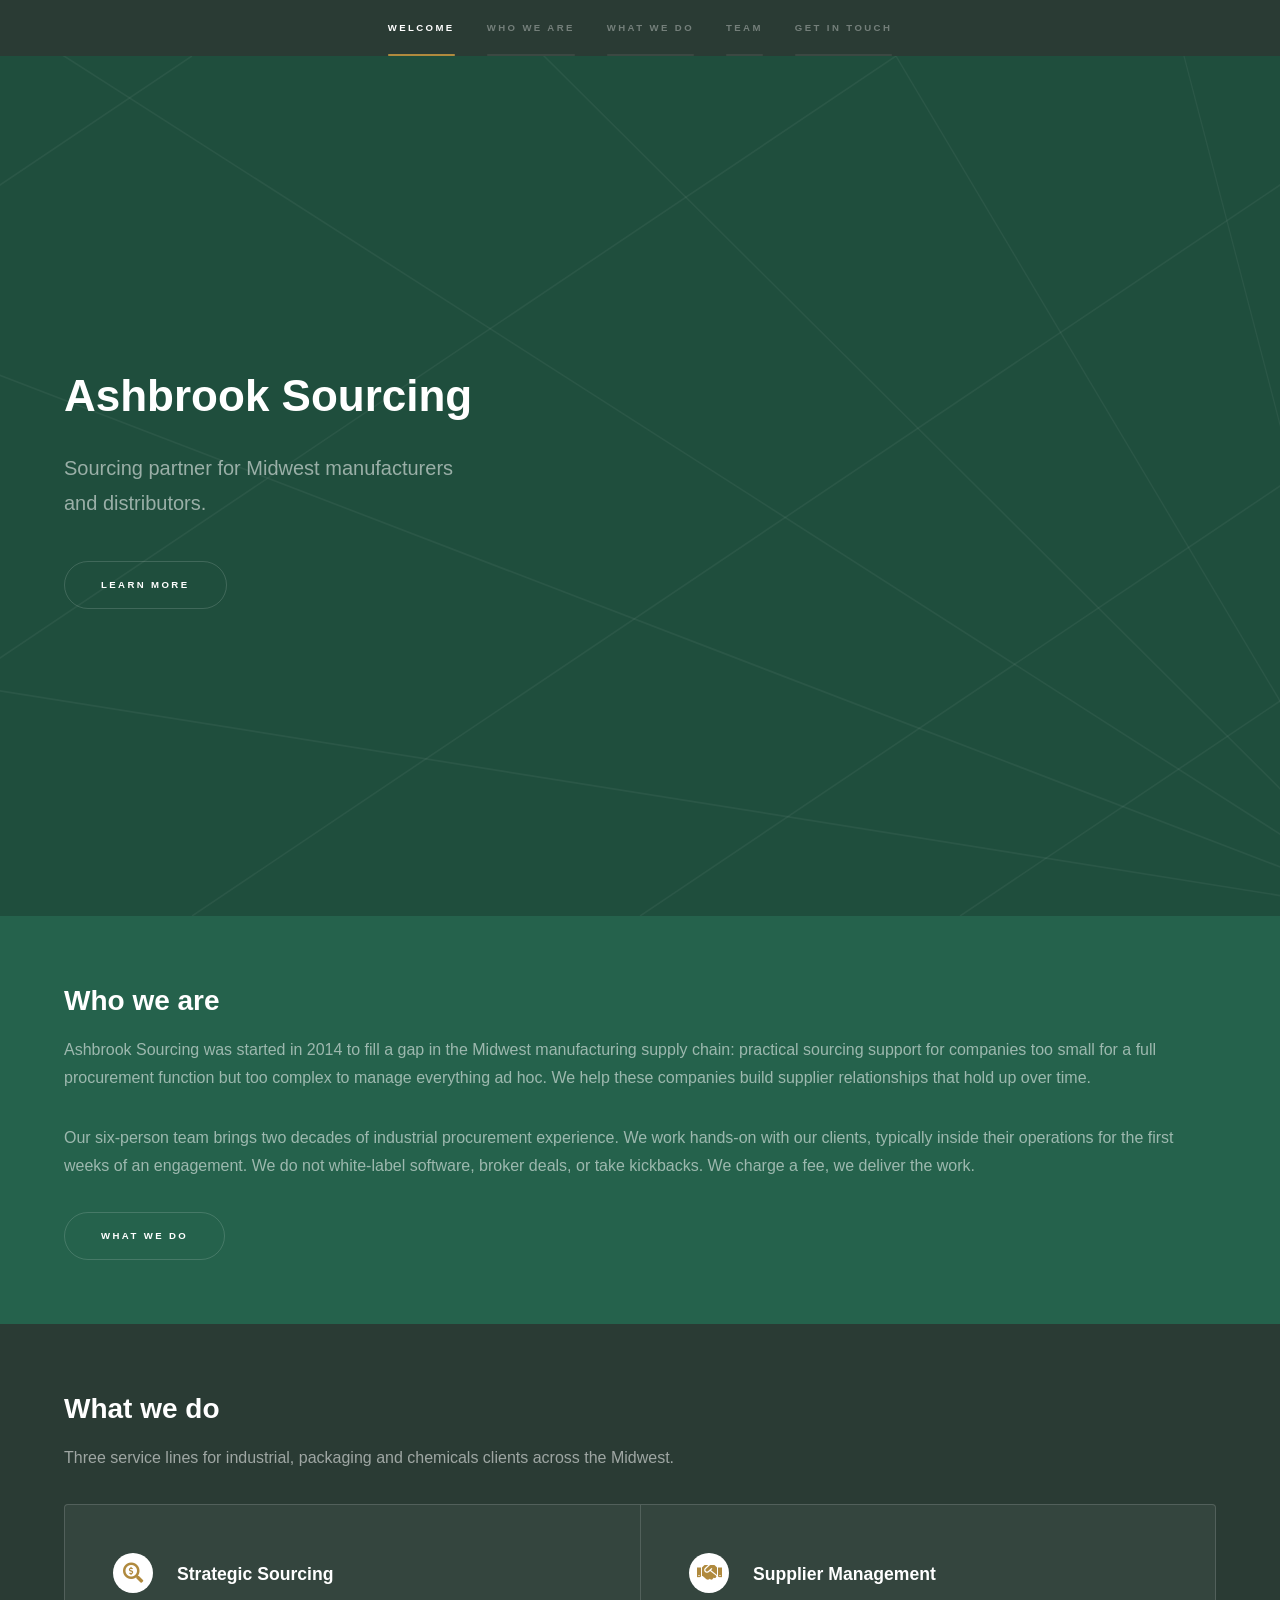
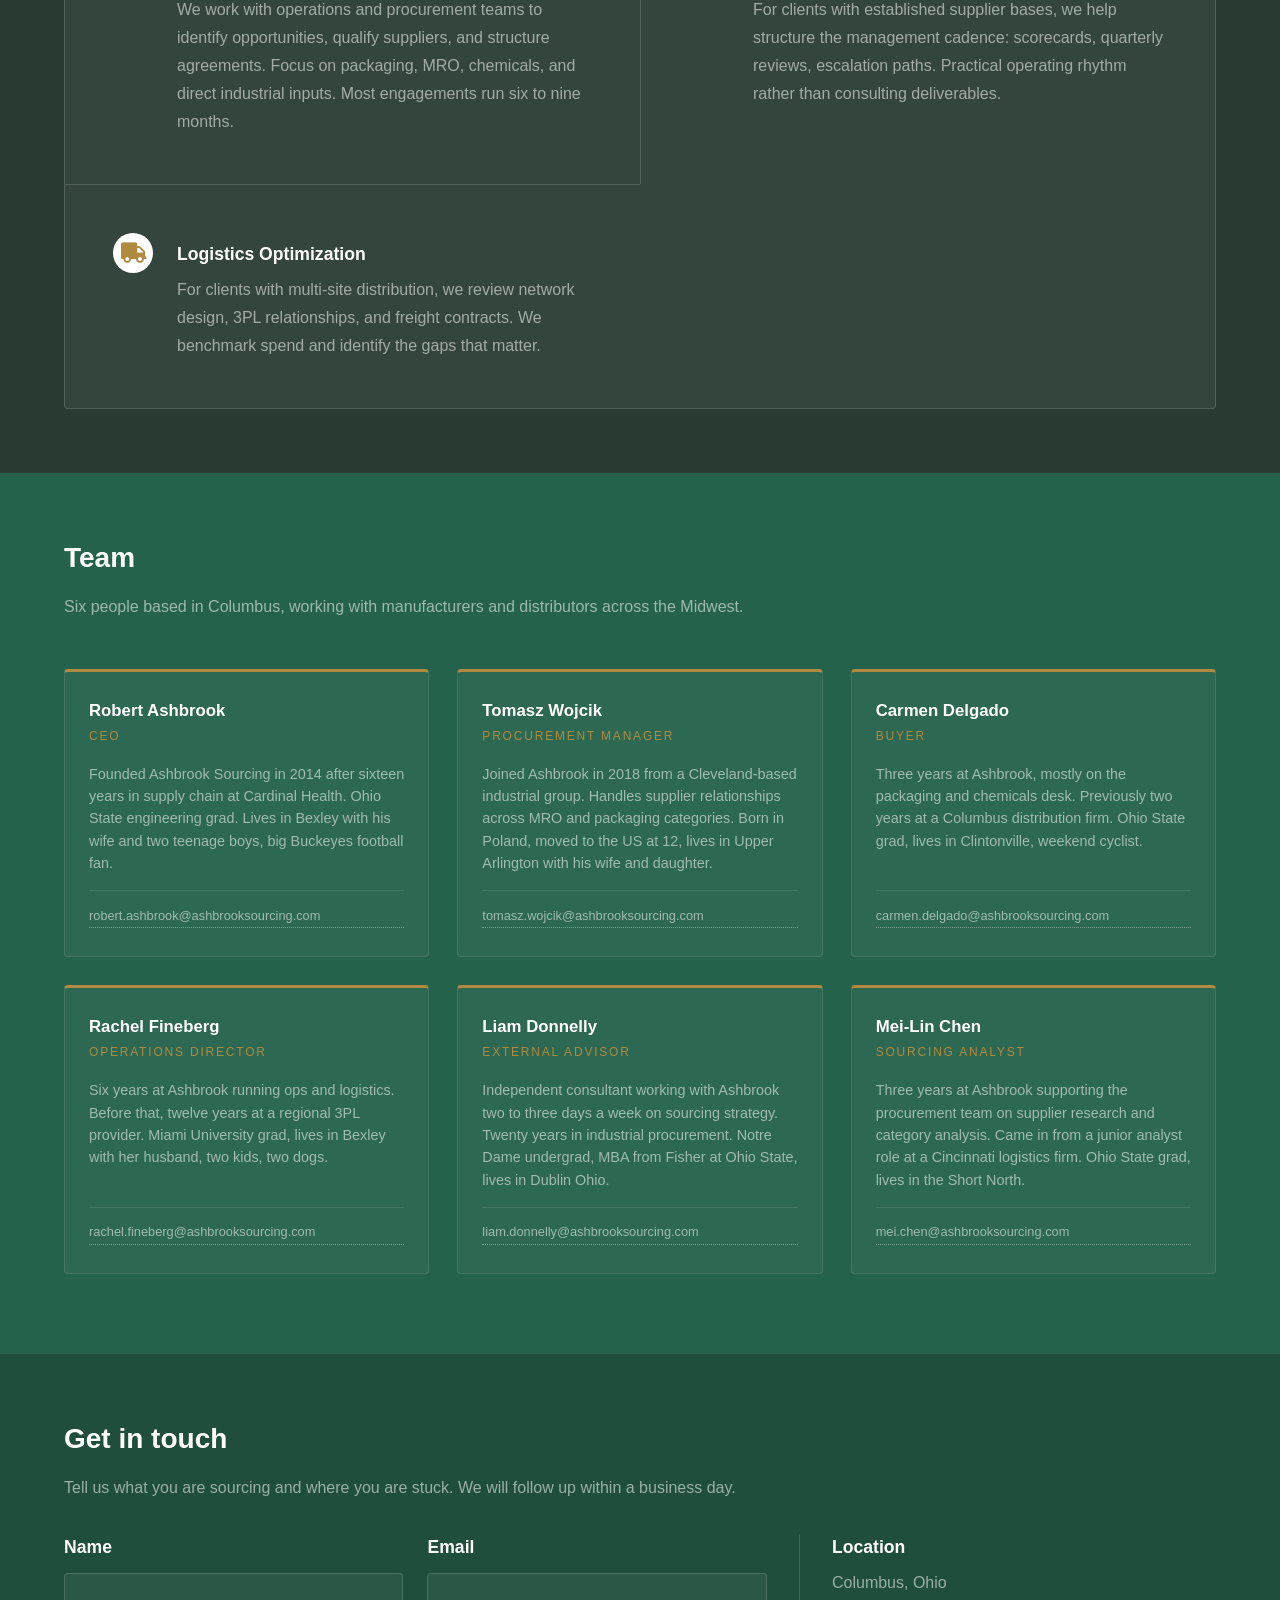
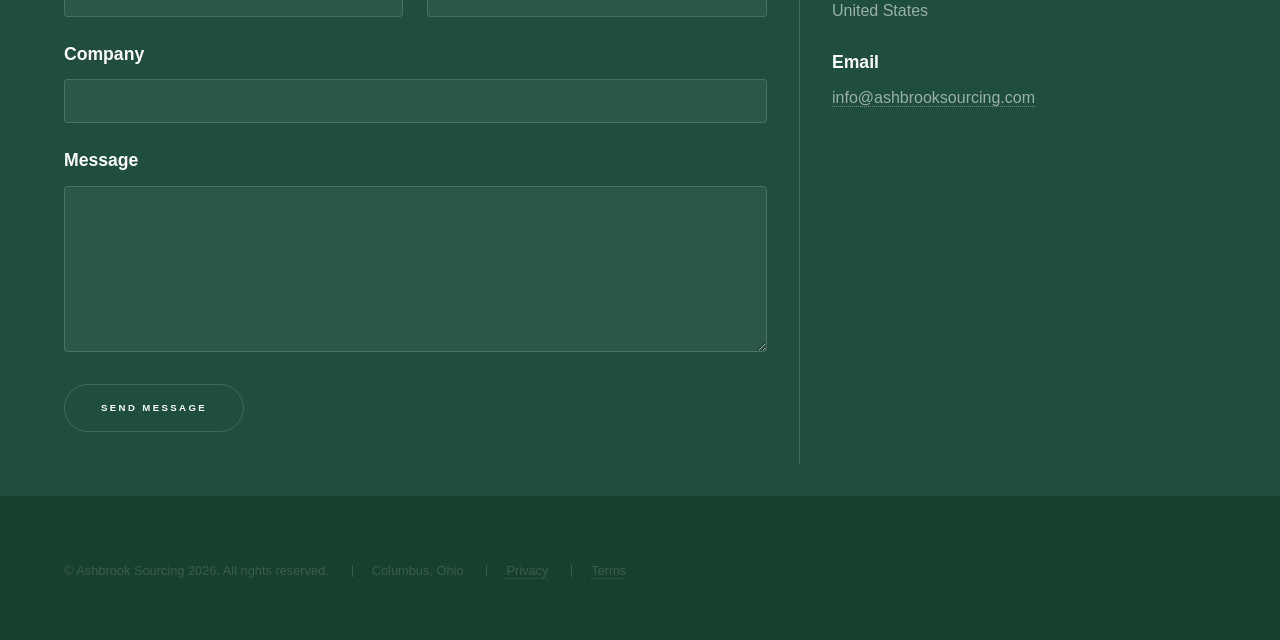
==== index.html @ f7ac0feb "Build Ashbrook Sourcing site Customise the Hyperspace one-pager into the Ashbrook Sourcing brand: fo" ====
<!DOCTYPE HTML>
<html lang="en">
	<head>
		<title>Ashbrook Sourcing | Sourcing partner for Midwest manufacturers and distributors</title>
		<meta charset="utf-8" />
		<meta name="viewport" content="width=device-width, initial-scale=1, user-scalable=no" />
		<meta name="description" content="Columbus, Ohio B2B sourcing and supply chain firm working with Midwest manufacturers and distributors in industrial, packaging and chemicals." />
		<meta property="og:title" content="Ashbrook Sourcing" />
		<meta property="og:description" content="Sourcing partner for Midwest manufacturers and distributors." />
		<meta property="og:url" content="https://ashbrooksourcing.com" />
		<meta property="og:type" content="website" />
		<meta property="og:image" content="https://ashbrooksourcing.com/og-image.png" />
		<meta property="og:image:width" content="1200" />
		<meta property="og:image:height" content="630" />
		<meta property="og:image:alt" content="Ashbrook Sourcing — B2B sourcing for Midwest manufacturers" />
		<link rel="icon" href="favicon.svg" type="image/svg+xml" />
		<link rel="stylesheet" href="assets/css/main.css" />
		<noscript><link rel="stylesheet" href="assets/css/noscript.css" /></noscript>
	</head>
	<body class="is-preload">

		<!-- Sidebar -->
			<section id="sidebar">
				<div class="inner">
					<nav>
						<ul>
							<li><a href="#intro">Welcome</a></li>
							<li><a href="#one">Who we are</a></li>
							<li><a href="#two">What we do</a></li>
							<li><a href="#team">Team</a></li>
							<li><a href="#three">Get in touch</a></li>
						</ul>
					</nav>
				</div>
			</section>

		<!-- Wrapper -->
			<div id="wrapper">

				<!-- Intro -->
					<section id="intro" class="wrapper style1 fullscreen fade-up">
						<div class="inner">
							<h1>Ashbrook Sourcing</h1>
							<p>Sourcing partner for Midwest manufacturers<br />
							and distributors.</p>
							<ul class="actions">
								<li><a href="#one" class="button scrolly">Learn more</a></li>
							</ul>
						</div>
					</section>

				<!-- One -->
					<section id="one" class="wrapper style2 fade-up">
						<div class="inner">
							<h2>Who we are</h2>
							<p>Ashbrook Sourcing was started in 2014 to fill a gap in the Midwest manufacturing supply chain: practical sourcing support for companies too small for a full procurement function but too complex to manage everything ad hoc. We help these companies build supplier relationships that hold up over time.</p>
							<p>Our six-person team brings two decades of industrial procurement experience. We work hands-on with our clients, typically inside their operations for the first weeks of an engagement. We do not white-label software, broker deals, or take kickbacks. We charge a fee, we deliver the work.</p>
							<ul class="actions">
								<li><a href="#two" class="button">What we do</a></li>
							</ul>
						</div>
					</section>

				<!-- Two -->
					<section id="two" class="wrapper style3 fade-up">
						<div class="inner">
							<h2>What we do</h2>
							<p>Three service lines for industrial, packaging and chemicals clients across the Midwest.</p>
							<div class="features">
								<section>
									<span class="icon solid major fa-search-dollar"></span>
									<h3>Strategic Sourcing</h3>
									<p>We work with operations and procurement teams to identify opportunities, qualify suppliers, and structure agreements. Focus on packaging, MRO, chemicals, and direct industrial inputs. Most engagements run six to nine months.</p>
								</section>
								<section>
									<span class="icon solid major fa-handshake"></span>
									<h3>Supplier Management</h3>
									<p>For clients with established supplier bases, we help structure the management cadence: scorecards, quarterly reviews, escalation paths. Practical operating rhythm rather than consulting deliverables.</p>
								</section>
								<section>
									<span class="icon solid major fa-truck"></span>
									<h3>Logistics Optimization</h3>
									<p>For clients with multi-site distribution, we review network design, 3PL relationships, and freight contracts. We benchmark spend and identify the gaps that matter.</p>
								</section>
							</div>
						</div>
					</section>

				<!-- Team -->
					<section id="team" class="wrapper style2 fade-up">
						<div class="inner">
							<h2>Team</h2>
							<p>Six people based in Columbus, working with manufacturers and distributors across the Midwest.</p>
							<div id="team-grid">
								<div class="member">
									<h3>Robert Ashbrook</h3>
									<span class="role">CEO</span>
									<p class="bio">Founded Ashbrook Sourcing in 2014 after sixteen years in supply chain at Cardinal Health. Ohio State engineering grad. Lives in Bexley with his wife and two teenage boys, big Buckeyes football fan.</p>
									<a class="email" href="mailto:robert.ashbrook@ashbrooksourcing.com">robert.ashbrook@ashbrooksourcing.com</a>
								</div>
								<div class="member">
									<h3>Tomasz Wojcik</h3>
									<span class="role">Procurement Manager</span>
									<p class="bio">Joined Ashbrook in 2018 from a Cleveland-based industrial group. Handles supplier relationships across MRO and packaging categories. Born in Poland, moved to the US at 12, lives in Upper Arlington with his wife and daughter.</p>
									<a class="email" href="mailto:tomasz.wojcik@ashbrooksourcing.com">tomasz.wojcik@ashbrooksourcing.com</a>
								</div>
								<div class="member">
									<h3>Carmen Delgado</h3>
									<span class="role">Buyer</span>
									<p class="bio">Three years at Ashbrook, mostly on the packaging and chemicals desk. Previously two years at a Columbus distribution firm. Ohio State grad, lives in Clintonville, weekend cyclist.</p>
									<a class="email" href="mailto:carmen.delgado@ashbrooksourcing.com">carmen.delgado@ashbrooksourcing.com</a>
								</div>
								<div class="member">
									<h3>Rachel Fineberg</h3>
									<span class="role">Operations Director</span>
									<p class="bio">Six years at Ashbrook running ops and logistics. Before that, twelve years at a regional 3PL provider. Miami University grad, lives in Bexley with her husband, two kids, two dogs.</p>
									<a class="email" href="mailto:rachel.fineberg@ashbrooksourcing.com">rachel.fineberg@ashbrooksourcing.com</a>
								</div>
								<div class="member">
									<h3>Liam Donnelly</h3>
									<span class="role">External Advisor</span>
									<p class="bio">Independent consultant working with Ashbrook two to three days a week on sourcing strategy. Twenty years in industrial procurement. Notre Dame undergrad, MBA from Fisher at Ohio State, lives in Dublin Ohio.</p>
									<a class="email" href="mailto:liam.donnelly@ashbrooksourcing.com">liam.donnelly@ashbrooksourcing.com</a>
								</div>
								<div class="member">
									<h3>Mei-Lin Chen</h3>
									<span class="role">Sourcing Analyst</span>
									<p class="bio">Three years at Ashbrook supporting the procurement team on supplier research and category analysis. Came in from a junior analyst role at a Cincinnati logistics firm. Ohio State grad, lives in the Short North.</p>
									<a class="email" href="mailto:mei.chen@ashbrooksourcing.com">mei.chen@ashbrooksourcing.com</a>
								</div>
							</div>
						</div>
					</section>

				<!-- Three -->
					<section id="three" class="wrapper style1 fade-up">
						<div class="inner">
							<h2>Get in touch</h2>
							<p>Tell us what you are sourcing and where you are stuck. We will follow up within a business day.</p>
							<div class="split style1">
								<section>
									<form method="post" action="#" onsubmit="alert('To get in touch with Ashbrook Sourcing, please email info@ashbrooksourcing.com. Replies typically come within one business day.'); return false;">
										<div class="fields">
											<div class="field half">
												<label for="name">Name</label>
												<input type="text" name="name" id="name" />
											</div>
											<div class="field half">
												<label for="email">Email</label>
												<input type="email" name="email" id="email" />
											</div>
											<div class="field">
												<label for="company">Company</label>
												<input type="text" name="company" id="company" />
											</div>
											<div class="field">
												<label for="message">Message</label>
												<textarea name="message" id="message" rows="5"></textarea>
											</div>
										</div>
										<ul class="actions">
											<li><input type="submit" value="Send message" class="button submit" /></li>
										</ul>
									</form>
								</section>
								<section>
									<ul class="contact">
										<li>
											<h3>Location</h3>
											<span>Columbus, Ohio<br />
											United States</span>
										</li>
										<li>
											<h3>Email</h3>
											<a href="mailto:info@ashbrooksourcing.com">info@ashbrooksourcing.com</a>
										</li>
									</ul>
								</section>
							</div>
						</div>
					</section>

			</div>

		<!-- Footer -->
			<footer id="footer" class="wrapper style1-alt">
				<div class="inner">
					<ul class="menu">
						<li>&copy; Ashbrook Sourcing 2026. All rights reserved.</li>
						<li>Columbus, Ohio</li>
						<li><a href="privacy.html">Privacy</a></li>
						<li><a href="terms.html">Terms</a></li>
					</ul>
				</div>
			</footer>

		<!-- Scripts -->
			<script src="assets/js/jquery.min.js"></script>
			<script src="assets/js/jquery.scrollex.min.js"></script>
			<script src="assets/js/jquery.scrolly.min.js"></script>
			<script src="assets/js/browser.min.js"></script>
			<script src="assets/js/breakpoints.min.js"></script>
			<script src="assets/js/util.js"></script>
			<script src="assets/js/main.js"></script>

	</body>
</html>
---- assets/css/main.css ----
@import url(fontawesome-all.min.css);

/*
	Ashbrook Sourcing
	Site styles
*/

html, body, div, span, applet, object,
iframe, h1, h2, h3, h4, h5, h6, p, blockquote,
pre, a, abbr, acronym, address, big, cite,
code, del, dfn, em, img, ins, kbd, q, s, samp,
small, strike, strong, sub, sup, tt, var, b,
u, i, center, dl, dt, dd, ol, ul, li, fieldset,
form, label, legend, table, caption, tbody,
tfoot, thead, tr, th, td, article, aside,
canvas, details, embed, figure, figcaption,
footer, header, hgroup, menu, nav, output, ruby,
section, summary, time, mark, audio, video {
	margin: 0;
	padding: 0;
	border: 0;
	font-size: 100%;
	font: inherit;
	vertical-align: baseline;}

article, aside, details, figcaption, figure,
footer, header, hgroup, menu, nav, section {
	display: block;}

body {
	line-height: 1;
}

ol, ul {
	list-style: none;
}

blockquote, q {
	quotes: none;
}

	blockquote:before, blockquote:after, q:before, q:after {
		content: '';
		content: none;
	}

table {
	border-collapse: collapse;
	border-spacing: 0;
}

body {
	-webkit-text-size-adjust: none;
}

mark {
	background-color: transparent;
	color: inherit;
}

input::-moz-focus-inner {
	border: 0;
	padding: 0;
}

input, select, textarea {
	-moz-appearance: none;
	-webkit-appearance: none;
	-ms-appearance: none;
	appearance: none;
}

/* Basic */

	@-ms-viewport {
		width: device-width;
	}

	body {
		-ms-overflow-style: scrollbar;
	}

	@media screen and (max-width: 480px) {

		html, body {
			min-width: 320px;
		}

	}

	html {
		box-sizing: border-box;
	}

	*, *:before, *:after {
		box-sizing: inherit;
	}

	body {
		background: #2a3b34;
	}

		body.is-preload *, body.is-preload *:before, body.is-preload *:after {
			-moz-animation: none !important;
			-webkit-animation: none !important;
			-ms-animation: none !important;
			animation: none !important;
			-moz-transition: none !important;
			-webkit-transition: none !important;
			-ms-transition: none !important;
			transition: none !important;
		}

/* Type */

	body, input, select, textarea {
		color: rgba(255, 255, 255, 0.55);
		font-family: Arial, Helvetica, sans-serif;
		font-size: 16.5pt;
		font-weight: normal;
		line-height: 1.75;
	}

		@media screen and (max-width: 1680px) {

			body, input, select, textarea {
				font-size: 13pt;
			}

		}

		@media screen and (max-width: 1280px) {

			body, input, select, textarea {
				font-size: 12pt;
			}

		}

		@media screen and (max-width: 360px) {

			body, input, select, textarea {
				font-size: 11pt;
			}

		}

	a {
		-moz-transition: color 0.2s ease, border-bottom-color 0.2s ease;
		-webkit-transition: color 0.2s ease, border-bottom-color 0.2s ease;
		-ms-transition: color 0.2s ease, border-bottom-color 0.2s ease;
		transition: color 0.2s ease, border-bottom-color 0.2s ease;
		border-bottom: dotted 1px rgba(255, 255, 255, 0.35);
		color: inherit;
		text-decoration: none;
	}

		a:hover {
			border-bottom-color: transparent;
			color: #ffffff;
		}

	strong, b {
		color: #ffffff;
		font-weight: bold;
	}

	em, i {
		font-style: italic;
	}

	p {
		margin: 0 0 2em 0;
	}

	h1, h2, h3, h4, h5, h6 {
		color: #ffffff;
		font-weight: bold;
		line-height: 1.5;
		margin: 0 0 0.5em 0;
	}

		h1 a, h2 a, h3 a, h4 a, h5 a, h6 a {
			color: inherit;
			text-decoration: none;
		}

	h1 {
		font-size: 2.75em;
	}

		h1.major {
			margin: 0 0 1.3em 0;
			position: relative;
			padding-bottom: 0.35em;
		}

			h1.major:after {
				background-image: -moz-linear-gradient(to right, #1f4e3d, #b08a3e);
				background-image: -webkit-linear-gradient(to right, #1f4e3d, #b08a3e);
				background-image: -ms-linear-gradient(to right, #1f4e3d, #b08a3e);
				background-image: linear-gradient(to right, #1f4e3d, #b08a3e);
				-moz-transition: max-width 0.2s ease;
				-webkit-transition: max-width 0.2s ease;
				-ms-transition: max-width 0.2s ease;
				transition: max-width 0.2s ease;
				border-radius: 0.2em;
				bottom: 0;
				content: '';
				height: 0.05em;
				position: absolute;
				right: 0;
				width: 100%;
			}

	h2 {
		font-size: 1.75em;
	}

	h3 {
		font-size: 1.1em;
	}

	h4 {
		font-size: 1em;
	}

	h5 {
		font-size: 0.8em;
	}

	h6 {
		font-size: 0.6em;
	}

	@media screen and (max-width: 736px) {

		h1 {
			font-size: 2em;
		}

		h2 {
			font-size: 1.25em;
		}

		h3 {
			font-size: 1em;
		}

		h4 {
			font-size: 0.8em;
		}

		h5 {
			font-size: 0.6em;
		}

		h6 {
			font-size: 0.6em;
		}

	}

	sub {
		font-size: 0.8em;
		position: relative;
		top: 0.5em;
	}

	sup {
		font-size: 0.8em;
		position: relative;
		top: -0.5em;
	}

	blockquote {
		border-left: solid 4px rgba(255, 255, 255, 0.15);
		font-style: italic;
		margin: 0 0 2em 0;
		padding: 0.5em 0 0.5em 2em;
	}

	code {
		background: rgba(255, 255, 255, 0.05);
		border-radius: 0.25em;
		border: solid 1px rgba(255, 255, 255, 0.15);
		font-family: "Courier New", monospace;
		font-size: 0.9em;
		margin: 0 0.25em;
		padding: 0.25em 0.65em;
	}

	pre {
		-webkit-overflow-scrolling: touch;
		font-family: "Courier New", monospace;
		font-size: 0.9em;
		margin: 0 0 2em 0;
	}

		pre code {
			display: block;
			line-height: 1.75em;
			padding: 1em 1.5em;
			overflow-x: auto;
		}

	hr {
		border: 0;
		border-bottom: solid 1px rgba(255, 255, 255, 0.15);
		margin: 2em 0;
	}

		hr.major {
			margin: 3em 0;
		}

	.align-left {
		text-align: left;
	}

	.align-center {
		text-align: center;
	}

	.align-right {
		text-align: right;
	}

/* Row */

	.row {
		display: flex;
		flex-wrap: wrap;
		box-sizing: border-box;
		align-items: stretch;
	}

		.row > * {
			box-sizing: border-box;
		}

		.row.gtr-uniform > * > :last-child {
			margin-bottom: 0;
		}

		.row.aln-left {
			justify-content: flex-start;
		}

		.row.aln-center {
			justify-content: center;
		}

		.row.aln-right {
			justify-content: flex-end;
		}

		.row.aln-top {
			align-items: flex-start;
		}

		.row.aln-middle {
			align-items: center;
		}

		.row.aln-bottom {
			align-items: flex-end;
		}

		.row > .imp {
			order: -1;
		}

		.row > .col-1 {
			width: 8.33333%;
		}

		.row > .off-1 {
			margin-left: 8.33333%;
		}

		.row > .col-2 {
			width: 16.66667%;
		}

		.row > .off-2 {
			margin-left: 16.66667%;
		}

		.row > .col-3 {
			width: 25%;
		}

		.row > .off-3 {
			margin-left: 25%;
		}

		.row > .col-4 {
			width: 33.33333%;
		}

		.row > .off-4 {
			margin-left: 33.33333%;
		}

		.row > .col-5 {
			width: 41.66667%;
		}

		.row > .off-5 {
			margin-left: 41.66667%;
		}

		.row > .col-6 {
			width: 50%;
		}

		.row > .off-6 {
			margin-left: 50%;
		}

		.row > .col-7 {
			width: 58.33333%;
		}

		.row > .off-7 {
			margin-left: 58.33333%;
		}

		.row > .col-8 {
			width: 66.66667%;
		}

		.row > .off-8 {
			margin-left: 66.66667%;
		}

		.row > .col-9 {
			width: 75%;
		}

		.row > .off-9 {
			margin-left: 75%;
		}

		.row > .col-10 {
			width: 83.33333%;
		}

		.row > .off-10 {
			margin-left: 83.33333%;
		}

		.row > .col-11 {
			width: 91.66667%;
		}

		.row > .off-11 {
			margin-left: 91.66667%;
		}

		.row > .col-12 {
			width: 100%;
		}

		.row > .off-12 {
			margin-left: 100%;
		}

		.row.gtr-0 {
			margin-top: 0;
			margin-left: 0em;
		}

			.row.gtr-0 > * {
				padding: 0 0 0 0em;
			}

			.row.gtr-0.gtr-uniform {
				margin-top: 0em;
			}

				.row.gtr-0.gtr-uniform > * {
					padding-top: 0em;
				}

		.row.gtr-25 {
			margin-top: 0;
			margin-left: -0.375em;
		}

			.row.gtr-25 > * {
				padding: 0 0 0 0.375em;
			}

			.row.gtr-25.gtr-uniform {
				margin-top: -0.375em;
			}

				.row.gtr-25.gtr-uniform > * {
					padding-top: 0.375em;
				}

		.row.gtr-50 {
			margin-top: 0;
			margin-left: -0.75em;
		}

			.row.gtr-50 > * {
				padding: 0 0 0 0.75em;
			}

			.row.gtr-50.gtr-uniform {
				margin-top: -0.75em;
			}

				.row.gtr-50.gtr-uniform > * {
					padding-top: 0.75em;
				}

		.row {
			margin-top: 0;
			margin-left: -1.5em;
		}

			.row > * {
				padding: 0 0 0 1.5em;
			}

			.row.gtr-uniform {
				margin-top: -1.5em;
			}

				.row.gtr-uniform > * {
					padding-top: 1.5em;
				}

		.row.gtr-150 {
			margin-top: 0;
			margin-left: -2.25em;
		}

			.row.gtr-150 > * {
				padding: 0 0 0 2.25em;
			}

			.row.gtr-150.gtr-uniform {
				margin-top: -2.25em;
			}

				.row.gtr-150.gtr-uniform > * {
					padding-top: 2.25em;
				}

		.row.gtr-200 {
			margin-top: 0;
			margin-left: -3em;
		}

			.row.gtr-200 > * {
				padding: 0 0 0 3em;
			}

			.row.gtr-200.gtr-uniform {
				margin-top: -3em;
			}

				.row.gtr-200.gtr-uniform > * {
					padding-top: 3em;
				}

		@media screen and (max-width: 1680px) {

			.row {
				display: flex;
				flex-wrap: wrap;
				box-sizing: border-box;
				align-items: stretch;
			}

				.row > * {
					box-sizing: border-box;
				}

				.row.gtr-uniform > * > :last-child {
					margin-bottom: 0;
				}

				.row.aln-left {
					justify-content: flex-start;
				}

				.row.aln-center {
					justify-content: center;
				}

				.row.aln-right {
					justify-content: flex-end;
				}

				.row.aln-top {
					align-items: flex-start;
				}

				.row.aln-middle {
					align-items: center;
				}

				.row.aln-bottom {
					align-items: flex-end;
				}

				.row > .imp-xlarge {
					order: -1;
				}

				.row > .col-1-xlarge {
					width: 8.33333%;
				}

				.row > .off-1-xlarge {
					margin-left: 8.33333%;
				}

				.row > .col-2-xlarge {
					width: 16.66667%;
				}

				.row > .off-2-xlarge {
					margin-left: 16.66667%;
				}

				.row > .col-3-xlarge {
					width: 25%;
				}

				.row > .off-3-xlarge {
					margin-left: 25%;
				}

				.row > .col-4-xlarge {
					width: 33.33333%;
				}

				.row > .off-4-xlarge {
					margin-left: 33.33333%;
				}

				.row > .col-5-xlarge {
					width: 41.66667%;
				}

				.row > .off-5-xlarge {
					margin-left: 41.66667%;
				}

				.row > .col-6-xlarge {
					width: 50%;
				}

				.row > .off-6-xlarge {
					margin-left: 50%;
				}

				.row > .col-7-xlarge {
					width: 58.33333%;
				}

				.row > .off-7-xlarge {
					margin-left: 58.33333%;
				}

				.row > .col-8-xlarge {
					width: 66.66667%;
				}

				.row > .off-8-xlarge {
					margin-left: 66.66667%;
				}

				.row > .col-9-xlarge {
					width: 75%;
				}

				.row > .off-9-xlarge {
					margin-left: 75%;
				}

				.row > .col-10-xlarge {
					width: 83.33333%;
				}

				.row > .off-10-xlarge {
					margin-left: 83.33333%;
				}

				.row > .col-11-xlarge {
					width: 91.66667%;
				}

				.row > .off-11-xlarge {
					margin-left: 91.66667%;
				}

				.row > .col-12-xlarge {
					width: 100%;
				}

				.row > .off-12-xlarge {
					margin-left: 100%;
				}

				.row.gtr-0 {
					margin-top: 0;
					margin-left: 0em;
				}

					.row.gtr-0 > * {
						padding: 0 0 0 0em;
					}

					.row.gtr-0.gtr-uniform {
						margin-top: 0em;
					}

						.row.gtr-0.gtr-uniform > * {
							padding-top: 0em;
						}

				.row.gtr-25 {
					margin-top: 0;
					margin-left: -0.375em;
				}

					.row.gtr-25 > * {
						padding: 0 0 0 0.375em;
					}

					.row.gtr-25.gtr-uniform {
						margin-top: -0.375em;
					}

						.row.gtr-25.gtr-uniform > * {
							padding-top: 0.375em;
						}

				.row.gtr-50 {
					margin-top: 0;
					margin-left: -0.75em;
				}

					.row.gtr-50 > * {
						padding: 0 0 0 0.75em;
					}

					.row.gtr-50.gtr-uniform {
						margin-top: -0.75em;
					}

						.row.gtr-50.gtr-uniform > * {
							padding-top: 0.75em;
						}

				.row {
					margin-top: 0;
					margin-left: -1.5em;
				}

					.row > * {
						padding: 0 0 0 1.5em;
					}

					.row.gtr-uniform {
						margin-top: -1.5em;
					}

						.row.gtr-uniform > * {
							padding-top: 1.5em;
						}

				.row.gtr-150 {
					margin-top: 0;
					margin-left: -2.25em;
				}

					.row.gtr-150 > * {
						padding: 0 0 0 2.25em;
					}

					.row.gtr-150.gtr-uniform {
						margin-top: -2.25em;
					}

						.row.gtr-150.gtr-uniform > * {
							padding-top: 2.25em;
						}

				.row.gtr-200 {
					margin-top: 0;
					margin-left: -3em;
				}

					.row.gtr-200 > * {
						padding: 0 0 0 3em;
					}

					.row.gtr-200.gtr-uniform {
						margin-top: -3em;
					}

						.row.gtr-200.gtr-uniform > * {
							padding-top: 3em;
						}

		}

		@media screen and (max-width: 1280px) {

			.row {
				display: flex;
				flex-wrap: wrap;
				box-sizing: border-box;
				align-items: stretch;
			}

				.row > * {
					box-sizing: border-box;
				}

				.row.gtr-uniform > * > :last-child {
					margin-bottom: 0;
				}

				.row.aln-left {
					justify-content: flex-start;
				}

				.row.aln-center {
					justify-content: center;
				}

				.row.aln-right {
					justify-content: flex-end;
				}

				.row.aln-top {
					align-items: flex-start;
				}

				.row.aln-middle {
					align-items: center;
				}

				.row.aln-bottom {
					align-items: flex-end;
				}

				.row > .imp-large {
					order: -1;
				}

				.row > .col-1-large {
					width: 8.33333%;
				}

				.row > .off-1-large {
					margin-left: 8.33333%;
				}

				.row > .col-2-large {
					width: 16.66667%;
				}

				.row > .off-2-large {
					margin-left: 16.66667%;
				}

				.row > .col-3-large {
					width: 25%;
				}

				.row > .off-3-large {
					margin-left: 25%;
				}

				.row > .col-4-large {
					width: 33.33333%;
				}

				.row > .off-4-large {
					margin-left: 33.33333%;
				}

				.row > .col-5-large {
					width: 41.66667%;
				}

				.row > .off-5-large {
					margin-left: 41.66667%;
				}

				.row > .col-6-large {
					width: 50%;
				}

				.row > .off-6-large {
					margin-left: 50%;
				}

				.row > .col-7-large {
					width: 58.33333%;
				}

				.row > .off-7-large {
					margin-left: 58.33333%;
				}

				.row > .col-8-large {
					width: 66.66667%;
				}

				.row > .off-8-large {
					margin-left: 66.66667%;
				}

				.row > .col-9-large {
					width: 75%;
				}

				.row > .off-9-large {
					margin-left: 75%;
				}

				.row > .col-10-large {
					width: 83.33333%;
				}

				.row > .off-10-large {
					margin-left: 83.33333%;
				}

				.row > .col-11-large {
					width: 91.66667%;
				}

				.row > .off-11-large {
					margin-left: 91.66667%;
				}

				.row > .col-12-large {
					width: 100%;
				}

				.row > .off-12-large {
					margin-left: 100%;
				}

				.row.gtr-0 {
					margin-top: 0;
					margin-left: 0em;
				}

					.row.gtr-0 > * {
						padding: 0 0 0 0em;
					}

					.row.gtr-0.gtr-uniform {
						margin-top: 0em;
					}

						.row.gtr-0.gtr-uniform > * {
							padding-top: 0em;
						}

				.row.gtr-25 {
					margin-top: 0;
					margin-left: -0.375em;
				}

					.row.gtr-25 > * {
						padding: 0 0 0 0.375em;
					}

					.row.gtr-25.gtr-uniform {
						margin-top: -0.375em;
					}

						.row.gtr-25.gtr-uniform > * {
							padding-top: 0.375em;
						}

				.row.gtr-50 {
					margin-top: 0;
					margin-left: -0.75em;
				}

					.row.gtr-50 > * {
						padding: 0 0 0 0.75em;
					}

					.row.gtr-50.gtr-uniform {
						margin-top: -0.75em;
					}

						.row.gtr-50.gtr-uniform > * {
							padding-top: 0.75em;
						}

				.row {
					margin-top: 0;
					margin-left: -1.5em;
				}

					.row > * {
						padding: 0 0 0 1.5em;
					}

					.row.gtr-uniform {
						margin-top: -1.5em;
					}

						.row.gtr-uniform > * {
							padding-top: 1.5em;
						}

				.row.gtr-150 {
					margin-top: 0;
					margin-left: -2.25em;
				}

					.row.gtr-150 > * {
						padding: 0 0 0 2.25em;
					}

					.row.gtr-150.gtr-uniform {
						margin-top: -2.25em;
					}

						.row.gtr-150.gtr-uniform > * {
							padding-top: 2.25em;
						}

				.row.gtr-200 {
					margin-top: 0;
					margin-left: -3em;
				}

					.row.gtr-200 > * {
						padding: 0 0 0 3em;
					}

					.row.gtr-200.gtr-uniform {
						margin-top: -3em;
					}

						.row.gtr-200.gtr-uniform > * {
							padding-top: 3em;
						}

		}

		@media screen and (max-width: 980px) {

			.row {
				display: flex;
				flex-wrap: wrap;
				box-sizing: border-box;
				align-items: stretch;
			}

				.row > * {
					box-sizing: border-box;
				}

				.row.gtr-uniform > * > :last-child {
					margin-bottom: 0;
				}

				.row.aln-left {
					justify-content: flex-start;
				}

				.row.aln-center {
					justify-content: center;
				}

				.row.aln-right {
					justify-content: flex-end;
				}

				.row.aln-top {
					align-items: flex-start;
				}

				.row.aln-middle {
					align-items: center;
				}

				.row.aln-bottom {
					align-items: flex-end;
				}

				.row > .imp-medium {
					order: -1;
				}

				.row > .col-1-medium {
					width: 8.33333%;
				}

				.row > .off-1-medium {
					margin-left: 8.33333%;
				}

				.row > .col-2-medium {
					width: 16.66667%;
				}

				.row > .off-2-medium {
					margin-left: 16.66667%;
				}

				.row > .col-3-medium {
					width: 25%;
				}

				.row > .off-3-medium {
					margin-left: 25%;
				}

				.row > .col-4-medium {
					width: 33.33333%;
				}

				.row > .off-4-medium {
					margin-left: 33.33333%;
				}

				.row > .col-5-medium {
					width: 41.66667%;
				}

				.row > .off-5-medium {
					margin-left: 41.66667%;
				}

				.row > .col-6-medium {
					width: 50%;
				}

				.row > .off-6-medium {
					margin-left: 50%;
				}

				.row > .col-7-medium {
					width: 58.33333%;
				}

				.row > .off-7-medium {
					margin-left: 58.33333%;
				}

				.row > .col-8-medium {
					width: 66.66667%;
				}

				.row > .off-8-medium {
					margin-left: 66.66667%;
				}

				.row > .col-9-medium {
					width: 75%;
				}

				.row > .off-9-medium {
					margin-left: 75%;
				}

				.row > .col-10-medium {
					width: 83.33333%;
				}

				.row > .off-10-medium {
					margin-left: 83.33333%;
				}

				.row > .col-11-medium {
					width: 91.66667%;
				}

				.row > .off-11-medium {
					margin-left: 91.66667%;
				}

				.row > .col-12-medium {
					width: 100%;
				}

				.row > .off-12-medium {
					margin-left: 100%;
				}

				.row.gtr-0 {
					margin-top: 0;
					margin-left: 0em;
				}

					.row.gtr-0 > * {
						padding: 0 0 0 0em;
					}

					.row.gtr-0.gtr-uniform {
						margin-top: 0em;
					}

						.row.gtr-0.gtr-uniform > * {
							padding-top: 0em;
						}

				.row.gtr-25 {
					margin-top: 0;
					margin-left: -0.375em;
				}

					.row.gtr-25 > * {
						padding: 0 0 0 0.375em;
					}

					.row.gtr-25.gtr-uniform {
						margin-top: -0.375em;
					}

						.row.gtr-25.gtr-uniform > * {
							padding-top: 0.375em;
						}

				.row.gtr-50 {
					margin-top: 0;
					margin-left: -0.75em;
				}

					.row.gtr-50 > * {
						padding: 0 0 0 0.75em;
					}

					.row.gtr-50.gtr-uniform {
						margin-top: -0.75em;
					}

						.row.gtr-50.gtr-uniform > * {
							padding-top: 0.75em;
						}

				.row {
					margin-top: 0;
					margin-left: -1.5em;
				}

					.row > * {
						padding: 0 0 0 1.5em;
					}

					.row.gtr-uniform {
						margin-top: -1.5em;
					}

						.row.gtr-uniform > * {
							padding-top: 1.5em;
						}

				.row.gtr-150 {
					margin-top: 0;
					margin-left: -2.25em;
				}

					.row.gtr-150 > * {
						padding: 0 0 0 2.25em;
					}

					.row.gtr-150.gtr-uniform {
						margin-top: -2.25em;
					}

						.row.gtr-150.gtr-uniform > * {
							padding-top: 2.25em;
						}

				.row.gtr-200 {
					margin-top: 0;
					margin-left: -3em;
				}

					.row.gtr-200 > * {
						padding: 0 0 0 3em;
					}

					.row.gtr-200.gtr-uniform {
						margin-top: -3em;
					}

						.row.gtr-200.gtr-uniform > * {
							padding-top: 3em;
						}

		}

		@media screen and (max-width: 736px) {

			.row {
				display: flex;
				flex-wrap: wrap;
				box-sizing: border-box;
				align-items: stretch;
			}

				.row > * {
					box-sizing: border-box;
				}

				.row.gtr-uniform > * > :last-child {
					margin-bottom: 0;
				}

				.row.aln-left {
					justify-content: flex-start;
				}

				.row.aln-center {
					justify-content: center;
				}

				.row.aln-right {
					justify-content: flex-end;
				}

				.row.aln-top {
					align-items: flex-start;
				}

				.row.aln-middle {
					align-items: center;
				}

				.row.aln-bottom {
					align-items: flex-end;
				}

				.row > .imp-small {
					order: -1;
				}

				.row > .col-1-small {
					width: 8.33333%;
				}

				.row > .off-1-small {
					margin-left: 8.33333%;
				}

				.row > .col-2-small {
					width: 16.66667%;
				}

				.row > .off-2-small {
					margin-left: 16.66667%;
				}

				.row > .col-3-small {
					width: 25%;
				}

				.row > .off-3-small {
					margin-left: 25%;
				}

				.row > .col-4-small {
					width: 33.33333%;
				}

				.row > .off-4-small {
					margin-left: 33.33333%;
				}

				.row > .col-5-small {
					width: 41.66667%;
				}

				.row > .off-5-small {
					margin-left: 41.66667%;
				}

				.row > .col-6-small {
					width: 50%;
				}

				.row > .off-6-small {
					margin-left: 50%;
				}

				.row > .col-7-small {
					width: 58.33333%;
				}

				.row > .off-7-small {
					margin-left: 58.33333%;
				}

				.row > .col-8-small {
					width: 66.66667%;
				}

				.row > .off-8-small {
					margin-left: 66.66667%;
				}

				.row > .col-9-small {
					width: 75%;
				}

				.row > .off-9-small {
					margin-left: 75%;
				}

				.row > .col-10-small {
					width: 83.33333%;
				}

				.row > .off-10-small {
					margin-left: 83.33333%;
				}

				.row > .col-11-small {
					width: 91.66667%;
				}

				.row > .off-11-small {
					margin-left: 91.66667%;
				}

				.row > .col-12-small {
					width: 100%;
				}

				.row > .off-12-small {
					margin-left: 100%;
				}

				.row.gtr-0 {
					margin-top: 0;
					margin-left: 0em;
				}

					.row.gtr-0 > * {
						padding: 0 0 0 0em;
					}

					.row.gtr-0.gtr-uniform {
						margin-top: 0em;
					}

						.row.gtr-0.gtr-uniform > * {
							padding-top: 0em;
						}

				.row.gtr-25 {
					margin-top: 0;
					margin-left: -0.375em;
				}

					.row.gtr-25 > * {
						padding: 0 0 0 0.375em;
					}

					.row.gtr-25.gtr-uniform {
						margin-top: -0.375em;
					}

						.row.gtr-25.gtr-uniform > * {
							padding-top: 0.375em;
						}

				.row.gtr-50 {
					margin-top: 0;
					margin-left: -0.75em;
				}

					.row.gtr-50 > * {
						padding: 0 0 0 0.75em;
					}

					.row.gtr-50.gtr-uniform {
						margin-top: -0.75em;
					}

						.row.gtr-50.gtr-uniform > * {
							padding-top: 0.75em;
						}

				.row {
					margin-top: 0;
					margin-left: -1.5em;
				}

					.row > * {
						padding: 0 0 0 1.5em;
					}

					.row.gtr-uniform {
						margin-top: -1.5em;
					}

						.row.gtr-uniform > * {
							padding-top: 1.5em;
						}

				.row.gtr-150 {
					margin-top: 0;
					margin-left: -2.25em;
				}

					.row.gtr-150 > * {
						padding: 0 0 0 2.25em;
					}

					.row.gtr-150.gtr-uniform {
						margin-top: -2.25em;
					}

						.row.gtr-150.gtr-uniform > * {
							padding-top: 2.25em;
						}

				.row.gtr-200 {
					margin-top: 0;
					margin-left: -3em;
				}

					.row.gtr-200 > * {
						padding: 0 0 0 3em;
					}

					.row.gtr-200.gtr-uniform {
						margin-top: -3em;
					}

						.row.gtr-200.gtr-uniform > * {
							padding-top: 3em;
						}

		}

		@media screen and (max-width: 480px) {

			.row {
				display: flex;
				flex-wrap: wrap;
				box-sizing: border-box;
				align-items: stretch;
			}

				.row > * {
					box-sizing: border-box;
				}

				.row.gtr-uniform > * > :last-child {
					margin-bottom: 0;
				}

				.row.aln-left {
					justify-content: flex-start;
				}

				.row.aln-center {
					justify-content: center;
				}

				.row.aln-right {
					justify-content: flex-end;
				}

				.row.aln-top {
					align-items: flex-start;
				}

				.row.aln-middle {
					align-items: center;
				}

				.row.aln-bottom {
					align-items: flex-end;
				}

				.row > .imp-xsmall {
					order: -1;
				}

				.row > .col-1-xsmall {
					width: 8.33333%;
				}

				.row > .off-1-xsmall {
					margin-left: 8.33333%;
				}

				.row > .col-2-xsmall {
					width: 16.66667%;
				}

				.row > .off-2-xsmall {
					margin-left: 16.66667%;
				}

				.row > .col-3-xsmall {
					width: 25%;
				}

				.row > .off-3-xsmall {
					margin-left: 25%;
				}

				.row > .col-4-xsmall {
					width: 33.33333%;
				}

				.row > .off-4-xsmall {
					margin-left: 33.33333%;
				}

				.row > .col-5-xsmall {
					width: 41.66667%;
				}

				.row > .off-5-xsmall {
					margin-left: 41.66667%;
				}

				.row > .col-6-xsmall {
					width: 50%;
				}

				.row > .off-6-xsmall {
					margin-left: 50%;
				}

				.row > .col-7-xsmall {
					width: 58.33333%;
				}

				.row > .off-7-xsmall {
					margin-left: 58.33333%;
				}

				.row > .col-8-xsmall {
					width: 66.66667%;
				}

				.row > .off-8-xsmall {
					margin-left: 66.66667%;
				}

				.row > .col-9-xsmall {
					width: 75%;
				}

				.row > .off-9-xsmall {
					margin-left: 75%;
				}

				.row > .col-10-xsmall {
					width: 83.33333%;
				}

				.row > .off-10-xsmall {
					margin-left: 83.33333%;
				}

				.row > .col-11-xsmall {
					width: 91.66667%;
				}

				.row > .off-11-xsmall {
					margin-left: 91.66667%;
				}

				.row > .col-12-xsmall {
					width: 100%;
				}

				.row > .off-12-xsmall {
					margin-left: 100%;
				}

				.row.gtr-0 {
					margin-top: 0;
					margin-left: 0em;
				}

					.row.gtr-0 > * {
						padding: 0 0 0 0em;
					}

					.row.gtr-0.gtr-uniform {
						margin-top: 0em;
					}

						.row.gtr-0.gtr-uniform > * {
							padding-top: 0em;
						}

				.row.gtr-25 {
					margin-top: 0;
					margin-left: -0.375em;
				}

					.row.gtr-25 > * {
						padding: 0 0 0 0.375em;
					}

					.row.gtr-25.gtr-uniform {
						margin-top: -0.375em;
					}

						.row.gtr-25.gtr-uniform > * {
							padding-top: 0.375em;
						}

				.row.gtr-50 {
					margin-top: 0;
					margin-left: -0.75em;
				}

					.row.gtr-50 > * {
						padding: 0 0 0 0.75em;
					}

					.row.gtr-50.gtr-uniform {
						margin-top: -0.75em;
					}

						.row.gtr-50.gtr-uniform > * {
							padding-top: 0.75em;
						}

				.row {
					margin-top: 0;
					margin-left: -1.5em;
				}

					.row > * {
						padding: 0 0 0 1.5em;
					}

					.row.gtr-uniform {
						margin-top: -1.5em;
					}

						.row.gtr-uniform > * {
							padding-top: 1.5em;
						}

				.row.gtr-150 {
					margin-top: 0;
					margin-left: -2.25em;
				}

					.row.gtr-150 > * {
						padding: 0 0 0 2.25em;
					}

					.row.gtr-150.gtr-uniform {
						margin-top: -2.25em;
					}

						.row.gtr-150.gtr-uniform > * {
							padding-top: 2.25em;
						}

				.row.gtr-200 {
					margin-top: 0;
					margin-left: -3em;
				}

					.row.gtr-200 > * {
						padding: 0 0 0 3em;
					}

					.row.gtr-200.gtr-uniform {
						margin-top: -3em;
					}

						.row.gtr-200.gtr-uniform > * {
							padding-top: 3em;
						}

		}

/* Box */

	.box {
		border-radius: 0.25em;
		border: solid 1px rgba(255, 255, 255, 0.15);
		margin-bottom: 2em;
		padding: 1.5em;
	}

		.box > :last-child,
		.box > :last-child > :last-child,
		.box > :last-child > :last-child > :last-child {
			margin-bottom: 0;
		}

		.box.alt {
			border: 0;
			border-radius: 0;
			padding: 0;
		}

/* Button */

	input[type="submit"],
	input[type="reset"],
	input[type="button"],
	button,
	.button {
		-moz-appearance: none;
		-webkit-appearance: none;
		-ms-appearance: none;
		appearance: none;
		-moz-transition: border-color 0.2s ease;
		-webkit-transition: border-color 0.2s ease;
		-ms-transition: border-color 0.2s ease;
		transition: border-color 0.2s ease;
		background-color: transparent;
		border: solid 1px !important;
		border-color: rgba(255, 255, 255, 0.15) !important;
		border-radius: 3em;
		color: #ffffff !important;
		cursor: pointer;
		display: inline-block;
		font-size: 0.6em;
		font-weight: bold;
		height: calc(4.75em + 2px);
		letter-spacing: 0.25em;
		line-height: 4.75em;
		outline: 0;
		padding: 0 3.75em;
		position: relative;
		text-align: center;
		text-decoration: none;
		text-transform: uppercase;
		white-space: nowrap;
	}

		input[type="submit"]:after,
		input[type="reset"]:after,
		input[type="button"]:after,
		button:after,
		.button:after {
			-moz-transform: scale(0.25);
			-webkit-transform: scale(0.25);
			-ms-transform: scale(0.25);
			transform: scale(0.25);
			pointer-events: none;
			-moz-transition: opacity 0.2s ease, -moz-transform 0.2s ease;
			-webkit-transition: opacity 0.2s ease, -webkit-transform 0.2s ease;
			-ms-transition: opacity 0.2s ease, -ms-transform 0.2s ease;
			transition: opacity 0.2s ease, transform 0.2s ease;
			background: #ffffff;
			border-radius: 3em;
			content: '';
			height: 100%;
			left: 0;
			opacity: 0;
			position: absolute;
			top: 0;
			width: 100%;
		}

		input[type="submit"].icon:before,
		input[type="reset"].icon:before,
		input[type="button"].icon:before,
		button.icon:before,
		.button.icon:before {
			margin-right: 0.75em;
		}

		input[type="submit"].fit,
		input[type="reset"].fit,
		input[type="button"].fit,
		button.fit,
		.button.fit {
			width: 100%;
		}

		input[type="submit"].small,
		input[type="reset"].small,
		input[type="button"].small,
		button.small,
		.button.small {
			font-size: 0.4em;
		}

		input[type="submit"].large,
		input[type="reset"].large,
		input[type="button"].large,
		button.large,
		.button.large {
			font-size: 0.8em;
		}

		input[type="submit"].primary,
		input[type="reset"].primary,
		input[type="button"].primary,
		button.primary,
		.button.primary {
			background-color: #ffffff;
			color: #2a3b34 !important;
		}

			input[type="submit"].primary:after,
			input[type="reset"].primary:after,
			input[type="button"].primary:after,
			button.primary:after,
			.button.primary:after {
				display: none;
			}

		input[type="submit"].disabled, input[type="submit"]:disabled,
		input[type="reset"].disabled,
		input[type="reset"]:disabled,
		input[type="button"].disabled,
		input[type="button"]:disabled,
		button.disabled,
		button:disabled,
		.button.disabled,
		.button:disabled {
			cursor: default;
			opacity: 0.5;
			pointer-events: none;
		}

		input[type="submit"]:hover,
		input[type="reset"]:hover,
		input[type="button"]:hover,
		button:hover,
		.button:hover {
			border-color: rgba(255, 255, 255, 0.55) !important;
		}

			input[type="submit"]:hover:after,
			input[type="reset"]:hover:after,
			input[type="button"]:hover:after,
			button:hover:after,
			.button:hover:after {
				opacity: 0.05;
				-moz-transform: scale(1);
				-webkit-transform: scale(1);
				-ms-transform: scale(1);
				transform: scale(1);
			}

			input[type="submit"]:hover:active,
			input[type="reset"]:hover:active,
			input[type="button"]:hover:active,
			button:hover:active,
			.button:hover:active {
				border-color: #ffffff !important;
			}

				input[type="submit"]:hover:active:after,
				input[type="reset"]:hover:active:after,
				input[type="button"]:hover:active:after,
				button:hover:active:after,
				.button:hover:active:after {
					opacity: 0.1;
				}

/* Features */

	.features {
		display: -moz-flex;
		display: -webkit-flex;
		display: -ms-flex;
		display: flex;
		-moz-flex-wrap: wrap;
		-webkit-flex-wrap: wrap;
		-ms-flex-wrap: wrap;
		flex-wrap: wrap;
		border-radius: 0.25em;
		border: solid 1px rgba(255, 255, 255, 0.15);
		background: rgba(255, 255, 255, 0.05);
		margin: 0 0 2em 0;
	}

		.features section {
			padding: 3.5em 3em 1em 7em ;
			width: 50%;
			border-top: solid 1px rgba(255, 255, 255, 0.15);
			position: relative;
		}

			.features section:nth-child(-n + 2) {
				border-top-width: 0;
			}

			.features section:nth-child(2n) {
				border-left: solid 1px rgba(255, 255, 255, 0.15);
			}

			.features section .icon {
				-moz-transition: opacity 0.5s ease, -moz-transform 0.5s ease;
				-webkit-transition: opacity 0.5s ease, -webkit-transform 0.5s ease;
				-ms-transition: opacity 0.5s ease, -ms-transform 0.5s ease;
				transition: opacity 0.5s ease, transform 0.5s ease;
				-moz-transition-delay: 1s;
				-webkit-transition-delay: 1s;
				-ms-transition-delay: 1s;
				transition-delay: 1s;
				-moz-transform: scale(1);
				-webkit-transform: scale(1);
				-ms-transform: scale(1);
				transform: scale(1);
				position: absolute;
				left: 3em;
				top: 3em;
				opacity: 1;
			}

			.features section:nth-child(1) .icon {
				-moz-transition-delay: 0.15s;
				-webkit-transition-delay: 0.15s;
				-ms-transition-delay: 0.15s;
				transition-delay: 0.15s;
			}

			.features section:nth-child(2) .icon {
				-moz-transition-delay: 0.3s;
				-webkit-transition-delay: 0.3s;
				-ms-transition-delay: 0.3s;
				transition-delay: 0.3s;
			}

			.features section:nth-child(3) .icon {
				-moz-transition-delay: 0.45s;
				-webkit-transition-delay: 0.45s;
				-ms-transition-delay: 0.45s;
				transition-delay: 0.45s;
			}

			.features section:nth-child(4) .icon {
				-moz-transition-delay: 0.6s;
				-webkit-transition-delay: 0.6s;
				-ms-transition-delay: 0.6s;
				transition-delay: 0.6s;
			}

			.features section:nth-child(5) .icon {
				-moz-transition-delay: 0.75s;
				-webkit-transition-delay: 0.75s;
				-ms-transition-delay: 0.75s;
				transition-delay: 0.75s;
			}

			.features section:nth-child(6) .icon {
				-moz-transition-delay: 0.9s;
				-webkit-transition-delay: 0.9s;
				-ms-transition-delay: 0.9s;
				transition-delay: 0.9s;
			}

			.features section:nth-child(7) .icon {
				-moz-transition-delay: 1.05s;
				-webkit-transition-delay: 1.05s;
				-ms-transition-delay: 1.05s;
				transition-delay: 1.05s;
			}

			.features section:nth-child(8) .icon {
				-moz-transition-delay: 1.2s;
				-webkit-transition-delay: 1.2s;
				-ms-transition-delay: 1.2s;
				transition-delay: 1.2s;
			}

			.features section:nth-child(9) .icon {
				-moz-transition-delay: 1.35s;
				-webkit-transition-delay: 1.35s;
				-ms-transition-delay: 1.35s;
				transition-delay: 1.35s;
			}

			.features section:nth-child(10) .icon {
				-moz-transition-delay: 1.5s;
				-webkit-transition-delay: 1.5s;
				-ms-transition-delay: 1.5s;
				transition-delay: 1.5s;
			}

			.features section:nth-child(11) .icon {
				-moz-transition-delay: 1.65s;
				-webkit-transition-delay: 1.65s;
				-ms-transition-delay: 1.65s;
				transition-delay: 1.65s;
			}

			.features section:nth-child(12) .icon {
				-moz-transition-delay: 1.8s;
				-webkit-transition-delay: 1.8s;
				-ms-transition-delay: 1.8s;
				transition-delay: 1.8s;
			}

			.features section:nth-child(13) .icon {
				-moz-transition-delay: 1.95s;
				-webkit-transition-delay: 1.95s;
				-ms-transition-delay: 1.95s;
				transition-delay: 1.95s;
			}

			.features section:nth-child(14) .icon {
				-moz-transition-delay: 2.1s;
				-webkit-transition-delay: 2.1s;
				-ms-transition-delay: 2.1s;
				transition-delay: 2.1s;
			}

			.features section:nth-child(15) .icon {
				-moz-transition-delay: 2.25s;
				-webkit-transition-delay: 2.25s;
				-ms-transition-delay: 2.25s;
				transition-delay: 2.25s;
			}

			.features section:nth-child(16) .icon {
				-moz-transition-delay: 2.4s;
				-webkit-transition-delay: 2.4s;
				-ms-transition-delay: 2.4s;
				transition-delay: 2.4s;
			}

			.features section:nth-child(17) .icon {
				-moz-transition-delay: 2.55s;
				-webkit-transition-delay: 2.55s;
				-ms-transition-delay: 2.55s;
				transition-delay: 2.55s;
			}

			.features section:nth-child(18) .icon {
				-moz-transition-delay: 2.7s;
				-webkit-transition-delay: 2.7s;
				-ms-transition-delay: 2.7s;
				transition-delay: 2.7s;
			}

			.features section:nth-child(19) .icon {
				-moz-transition-delay: 2.85s;
				-webkit-transition-delay: 2.85s;
				-ms-transition-delay: 2.85s;
				transition-delay: 2.85s;
			}

			.features section:nth-child(20) .icon {
				-moz-transition-delay: 3s;
				-webkit-transition-delay: 3s;
				-ms-transition-delay: 3s;
				transition-delay: 3s;
			}

		.features.inactive section .icon {
			-moz-transform: scale(0.5);
			-webkit-transform: scale(0.5);
			-ms-transform: scale(0.5);
			transform: scale(0.5);
			opacity: 0;
		}

		@media screen and (max-width: 980px) {

			.features {
				display: block;
			}

				.features section {
					border-top-width: 1px !important;
					border-left-width: 0 !important;
					width: 100%;
				}

					.features section:first-child {
						border-top-width: 0 !important;
					}

		}

		@media screen and (max-width: 736px) {

			.features section {
				padding: 2.5em 1.5em 0.1em 5.5em ;
			}

				.features section .icon {
					left: 1.5em;
					top: 2em;
				}

		}

		@media screen and (max-width: 480px) {

			.features section {
				padding: 2em 1.5em 0.1em 1.5em ;
			}

				.features section .icon {
					left: 0;
					position: relative;
					top: 0;
				}

		}

/* Form */

	form {
		margin: 0 0 2em 0;
	}

		form > :last-child {
			margin-bottom: 0;
		}

		form > .fields {
			display: -moz-flex;
			display: -webkit-flex;
			display: -ms-flex;
			display: flex;
			-moz-flex-wrap: wrap;
			-webkit-flex-wrap: wrap;
			-ms-flex-wrap: wrap;
			flex-wrap: wrap;
			width: calc(100% + 3em);
			margin: -1.5em 0 2em -1.5em;
		}

			form > .fields > .field {
				-moz-flex-grow: 0;
				-webkit-flex-grow: 0;
				-ms-flex-grow: 0;
				flex-grow: 0;
				-moz-flex-shrink: 0;
				-webkit-flex-shrink: 0;
				-ms-flex-shrink: 0;
				flex-shrink: 0;
				padding: 1.5em 0 0 1.5em;
				width: calc(100% - 1.5em);
			}

				form > .fields > .field.half {
					width: calc(50% - 0.75em);
				}

				form > .fields > .field.third {
					width: calc(100%/3 - 0.5em);
				}

				form > .fields > .field.quarter {
					width: calc(25% - 0.375em);
				}

		@media screen and (max-width: 480px) {

			form > .fields {
				width: calc(100% + 3em);
				margin: -1.5em 0 2em -1.5em;
			}

				form > .fields > .field {
					padding: 1.5em 0 0 1.5em;
					width: calc(100% - 1.5em);
				}

					form > .fields > .field.half {
						width: calc(100% - 1.5em);
					}

					form > .fields > .field.third {
						width: calc(100% - 1.5em);
					}

					form > .fields > .field.quarter {
						width: calc(100% - 1.5em);
					}

		}

	label {
		color: #ffffff;
		font-weight: bold;
		line-height: 1.5;
		margin: 0 0 0.7em 0;
		display: block;
		font-size: 1.1em;
	}

	input[type="text"],
	input[type="password"],
	input[type="email"],
	input[type="tel"],
	select,
	textarea {
		-moz-appearance: none;
		-webkit-appearance: none;
		-ms-appearance: none;
		appearance: none;
		background: rgba(255, 255, 255, 0.05);
		border-radius: 0.25em;
		border: none;
		border: solid 1px rgba(255, 255, 255, 0.15);
		color: inherit;
		display: block;
		outline: 0;
		padding: 0 1em;
		text-decoration: none;
		width: 100%;
	}

		input[type="text"]:invalid,
		input[type="password"]:invalid,
		input[type="email"]:invalid,
		input[type="tel"]:invalid,
		select:invalid,
		textarea:invalid {
			box-shadow: none;
		}

		input[type="text"]:focus,
		input[type="password"]:focus,
		input[type="email"]:focus,
		input[type="tel"]:focus,
		select:focus,
		textarea:focus {
			border-color: #ffffff;
			box-shadow: 0 0 0 1px #ffffff;
		}

	select {
		background-image: url("data:image/svg+xml;charset=utf8,%3Csvg xmlns='http://www.w3.org/2000/svg' width='40' height='40' preserveAspectRatio='none' viewBox='0 0 40 40'%3E%3Cpath d='M9.4,12.3l10.4,10.4l10.4-10.4c0.2-0.2,0.5-0.4,0.9-0.4c0.3,0,0.6,0.1,0.9,0.4l3.3,3.3c0.2,0.2,0.4,0.5,0.4,0.9 c0,0.4-0.1,0.6-0.4,0.9L20.7,31.9c-0.2,0.2-0.5,0.4-0.9,0.4c-0.3,0-0.6-0.1-0.9-0.4L4.3,17.3c-0.2-0.2-0.4-0.5-0.4-0.9 c0-0.4,0.1-0.6,0.4-0.9l3.3-3.3c0.2-0.2,0.5-0.4,0.9-0.4S9.1,12.1,9.4,12.3z' fill='rgba(255, 255, 255, 0.15)' /%3E%3C/svg%3E");
		background-size: 1.25rem;
		background-repeat: no-repeat;
		background-position: calc(100% - 1rem) center;
		height: 2.75em;
		padding-right: 2.75em;
		text-overflow: ellipsis;
	}

		select option {
			color: #ffffff;
			background: #2a3b34;
		}

		select:focus::-ms-value {
			background-color: transparent;
		}

		select::-ms-expand {
			display: none;
		}

	input[type="text"],
	input[type="password"],
	input[type="email"],
	select {
		height: 2.75em;
	}

	textarea {
		padding: 0.75em 1em;
	}

		body.is-ie textarea {
			min-height: 10em;
		}

	input[type="checkbox"],
	input[type="radio"] {
		-moz-appearance: none;
		-webkit-appearance: none;
		-ms-appearance: none;
		appearance: none;
		display: block;
		float: left;
		margin-right: -2em;
		opacity: 0;
		width: 1em;
		z-index: -1;
	}

		input[type="checkbox"] + label,
		input[type="radio"] + label {
			text-decoration: none;
			color: rgba(255, 255, 255, 0.55);
			cursor: pointer;
			display: inline-block;
			font-size: 1em;
			font-weight: normal;
			padding-left: 2.4em;
			padding-right: 0.75em;
			position: relative;
		}

			input[type="checkbox"] + label:before,
			input[type="radio"] + label:before {
				-moz-osx-font-smoothing: grayscale;
				-webkit-font-smoothing: antialiased;
				display: inline-block;
				font-style: normal;
				font-variant: normal;
				text-rendering: auto;
				line-height: 1;
				text-transform: none !important;
				font-family: 'Font Awesome 5 Free';
				font-weight: 900;
			}

			input[type="checkbox"] + label:before,
			input[type="radio"] + label:before {
				background: rgba(255, 255, 255, 0.05);
				border-radius: 0.25em;
				border: solid 1px rgba(255, 255, 255, 0.15);
				content: '';
				display: inline-block;
				font-size: 0.8em;
				height: 2.0625em;
				left: 0;
				line-height: 2.0625em;
				position: absolute;
				text-align: center;
				top: 0;
				width: 2.0625em;
			}

		input[type="checkbox"]:checked + label:before,
		input[type="radio"]:checked + label:before {
			background: #ffffff;
			border-color: #ffffff;
			color: #b08a3e;
			content: '\f00c';
		}

		input[type="checkbox"]:focus + label:before,
		input[type="radio"]:focus + label:before {
			border-color: #ffffff;
			box-shadow: 0 0 0 1px #ffffff;
		}

	input[type="checkbox"] + label:before {
		border-radius: 0.25em;
	}

	input[type="radio"] + label:before {
		border-radius: 100%;
	}

	::-webkit-input-placeholder {
		color: rgba(255, 255, 255, 0.35) !important;
		opacity: 1.0;
	}

	:-moz-placeholder {
		color: rgba(255, 255, 255, 0.35) !important;
		opacity: 1.0;
	}

	::-moz-placeholder {
		color: rgba(255, 255, 255, 0.35) !important;
		opacity: 1.0;
	}

	:-ms-input-placeholder {
		color: rgba(255, 255, 255, 0.35) !important;
		opacity: 1.0;
	}

/* Icon */

	.icon {
		text-decoration: none;
		border-bottom: none;
		position: relative;
	}

		.icon:before {
			-moz-osx-font-smoothing: grayscale;
			-webkit-font-smoothing: antialiased;
			display: inline-block;
			font-style: normal;
			font-variant: normal;
			text-rendering: auto;
			line-height: 1;
			text-transform: none !important;
			font-family: 'Font Awesome 5 Free';
			font-weight: 400;
		}

		.icon > .label {
			display: none;
		}

		.icon:before {
			line-height: inherit;
		}

		.icon.solid:before {
			font-weight: 900;
		}

		.icon.brands:before {
			font-family: 'Font Awesome 5 Brands';
		}

		.icon.major {
			width: 2.5em;
			height: 2.5em;
			display: block;
			background: #ffffff;
			border-radius: 100%;
			color: #2a3b34;
			text-align: center;
			line-height: 2.5em;
			margin: 0 0 1.3em 0;
		}

			.icon.major:before {
				font-size: 1.25em;
			}

				.wrapper.style1 .icon.major:before {
					color: #1f4e3d;
				}

				.wrapper.style1-alt .icon.major:before {
					color: #18402f;
				}

				.wrapper.style2 .icon.major:before {
					color: #25624c;
				}

				.wrapper.style2-alt .icon.major:before {
					color: #1c4d3a;
				}

				.wrapper.style3 .icon.major:before {
					color: #b08a3e;
				}

				.wrapper.style3-alt .icon.major:before {
					color: #8d6b2e;
				}

/* Image */

	.image {
		border-radius: 0.25em;
		border: 0;
		display: inline-block;
		position: relative;
	}

		.image img {
			border-radius: 0.25em;
			display: block;
		}

		.image.left, .image.right {
			max-width: 40%;
		}

			.image.left img, .image.right img {
				width: 100%;
			}

		.image.left {
			float: left;
			margin: 0 1.5em 1em 0;
			top: 0.25em;
		}

		.image.right {
			float: right;
			margin: 0 0 1em 1.5em;
			top: 0.25em;
		}

		.image.fit {
			display: block;
			margin: 0 0 2em 0;
			width: 100%;
		}

			.image.fit img {
				width: 100%;
			}

		.image.main {
			display: block;
			margin: 0 0 3em 0;
			width: 100%;
		}

			.image.main img {
				width: 100%;
			}

/* List */

	ol {
		list-style: decimal;
		margin: 0 0 2em 0;
		padding-left: 1.25em;
	}

		ol li {
			padding-left: 0.25em;
		}

	ul {
		list-style: disc;
		margin: 0 0 2em 0;
		padding-left: 1em;
	}

		ul li {
			padding-left: 0.5em;
		}

		ul.alt {
			list-style: none;
			padding-left: 0;
		}

			ul.alt li {
				border-top: solid 1px rgba(255, 255, 255, 0.15);
				padding: 0.5em 0;
			}

				ul.alt li:first-child {
					border-top: 0;
					padding-top: 0;
				}

	dl {
		margin: 0 0 2em 0;
	}

		dl dt {
			display: block;
			font-weight: bold;
			margin: 0 0 1em 0;
		}

		dl dd {
			margin-left: 2em;
		}

/* Actions */

	ul.actions {
		display: -moz-flex;
		display: -webkit-flex;
		display: -ms-flex;
		display: flex;
		cursor: default;
		list-style: none;
		margin-left: -1em;
		padding-left: 0;
	}

		ul.actions li {
			padding: 0 0 0 1em;
			vertical-align: middle;
		}

		ul.actions.special {
			-moz-justify-content: center;
			-webkit-justify-content: center;
			-ms-justify-content: center;
			justify-content: center;
			width: 100%;
			margin-left: 0;
		}

			ul.actions.special li:first-child {
				padding-left: 0;
			}

		ul.actions.stacked {
			-moz-flex-direction: column;
			-webkit-flex-direction: column;
			-ms-flex-direction: column;
			flex-direction: column;
			margin-left: 0;
		}

			ul.actions.stacked li {
				padding: 1.3em 0 0 0;
			}

				ul.actions.stacked li:first-child {
					padding-top: 0;
				}

		ul.actions.fit {
			width: calc(100% + 1em);
		}

			ul.actions.fit li {
				-moz-flex-grow: 1;
				-webkit-flex-grow: 1;
				-ms-flex-grow: 1;
				flex-grow: 1;
				-moz-flex-shrink: 1;
				-webkit-flex-shrink: 1;
				-ms-flex-shrink: 1;
				flex-shrink: 1;
				width: 100%;
			}

				ul.actions.fit li > * {
					width: 100%;
				}

			ul.actions.fit.stacked {
				width: 100%;
			}

		@media screen and (max-width: 480px) {

			ul.actions:not(.fixed) {
				-moz-flex-direction: column;
				-webkit-flex-direction: column;
				-ms-flex-direction: column;
				flex-direction: column;
				margin-left: 0;
				width: 100% !important;
			}

				ul.actions:not(.fixed) li {
					-moz-flex-grow: 1;
					-webkit-flex-grow: 1;
					-ms-flex-grow: 1;
					flex-grow: 1;
					-moz-flex-shrink: 1;
					-webkit-flex-shrink: 1;
					-ms-flex-shrink: 1;
					flex-shrink: 1;
					padding: 1em 0 0 0;
					text-align: center;
					width: 100%;
				}

					ul.actions:not(.fixed) li > * {
						width: 100%;
					}

					ul.actions:not(.fixed) li:first-child {
						padding-top: 0;
					}

					ul.actions:not(.fixed) li input[type="submit"],
					ul.actions:not(.fixed) li input[type="reset"],
					ul.actions:not(.fixed) li input[type="button"],
					ul.actions:not(.fixed) li button,
					ul.actions:not(.fixed) li .button {
						width: 100%;
					}

						ul.actions:not(.fixed) li input[type="submit"].icon:before,
						ul.actions:not(.fixed) li input[type="reset"].icon:before,
						ul.actions:not(.fixed) li input[type="button"].icon:before,
						ul.actions:not(.fixed) li button.icon:before,
						ul.actions:not(.fixed) li .button.icon:before {
							margin-left: -0.5rem;
						}

		}

/* Contact */

	ul.contact {
		list-style: none;
		padding: 0;
	}

		ul.contact > li {
			padding: 0;
			margin: 1.5em 0 0 0;
		}

			ul.contact > li:first-child {
				margin-top: 0;
			}

/* Icons */

	ul.icons {
		cursor: default;
		list-style: none;
		padding-left: 0;
	}

		ul.icons li {
			display: inline-block;
			padding: 0 0.75em 0 0;
		}

			ul.icons li:last-child {
				padding-right: 0;
			}

			ul.icons li > a, ul.icons li > span {
				border: 0;
			}

				ul.icons li > a .label, ul.icons li > span .label {
					display: none;
				}

/* Menu */

	ul.menu {
		list-style: none;
		padding: 0;
	}

		ul.menu > li {
			border-left: solid 1px rgba(255, 255, 255, 0.15);
			display: inline-block;
			line-height: 1;
			margin-left: 1.5em;
			padding: 0 0 0 1.5em;
		}

			ul.menu > li:first-child {
				border-left: 0;
				margin: 0;
				padding-left: 0;
			}

		@media screen and (max-width: 480px) {

			ul.menu > li {
				border-left: 0;
				display: block;
				line-height: inherit;
				margin: 0.5em 0 0 0;
				padding-left: 0;
			}

		}

/* Section/Article */

	section.special, article.special {
		text-align: center;
	}

	header p {
		color: rgba(255, 255, 255, 0.35);
		position: relative;
		margin: 0 0 1.5em 0;
	}

	header h2 + p {
		font-size: 1.25em;
		margin-top: -1em;
		line-height: 1.5em;
	}

	header h3 + p {
		font-size: 1.1em;
		margin-top: -0.8em;
		line-height: 1.5em;
	}

	header h4 + p,
	header h5 + p,
	header h6 + p {
		font-size: 0.9em;
		margin-top: -0.6em;
		line-height: 1.5em;
	}

/* Split */

	.split {
		display: -moz-flex;
		display: -webkit-flex;
		display: -ms-flex;
		display: flex;
	}

		.split > * {
			width: calc(50% - 2.5em);
		}

		.split > :nth-child(2n - 1) {
			padding-right: 2.5em;
			border-right: solid 1px rgba(255, 255, 255, 0.15);
		}

		.split > :nth-child(2n) {
			padding-left: 2.5em;
		}

		.split.style1 > :nth-child(2n - 1) {
			width: calc(66.66666% - 2.5em);
		}

		.split.style1 > :nth-child(2n) {
			width: calc(33.33333% - 2.5em);
		}

		@media screen and (max-width: 1680px) {

			.split > * {
				width: calc(50% - 2em);
			}

			.split > :nth-child(2n - 1) {
				padding-right: 2em;
			}

			.split > :nth-child(2n) {
				padding-left: 2em;
			}

			.split.style1 > :nth-child(2n - 1) {
				width: calc(66.66666% - 2em);
			}

			.split.style1 > :nth-child(2n) {
				width: calc(33.33333% - 2em);
			}

		}

		@media screen and (max-width: 980px) {

			.split {
				display: block;
			}

				.split > * {
					border-top: solid 1px rgba(255, 255, 255, 0.15);
					margin: 4em 0 0 0;
					padding: 4em 0 0 0;
					width: 100% !important;
				}

				.split > :nth-child(2n - 1) {
					border-right: 0;
					padding-right: 0;
				}

				.split > :nth-child(2n) {
					padding-left: 0;
				}

				.split > :first-child {
					border-top: 0;
					margin-top: 0;
					padding-top: 0;
				}

		}

		@media screen and (max-width: 736px) {

			.split > * {
				margin: 3em 0 0 0;
				padding: 3em 0 0 0;
			}

		}

/* Spotlights */

	.spotlights > section {
		display: -moz-flex;
		display: -webkit-flex;
		display: -ms-flex;
		display: flex;
		-moz-flex-direction: row;
		-webkit-flex-direction: row;
		-ms-flex-direction: row;
		flex-direction: row;
		min-height: 22.5em;
	}

		body.is-ie .spotlights > section {
			min-height: 0;
		}

		.spotlights > section > .image {
			background-position: center center;
			background-size: cover;
			border-radius: 0;
			display: block;
			position: relative;
			width: 25em;
		}

			.spotlights > section > .image img {
				border-radius: 0;
				display: block;
			}

			.spotlights > section > .image:before {
				-moz-transition: opacity 1s ease;
				-webkit-transition: opacity 1s ease;
				-ms-transition: opacity 1s ease;
				transition: opacity 1s ease;
				background: rgba(42, 59, 52, 0.9);
				content: '';
				display: block;
				height: 100%;
				left: 0;
				opacity: 0;
				position: absolute;
				top: 0;
				width: 100%;
			}

		.spotlights > section > .content {
			padding: 4em 5em 2em 5em ;
			display: -moz-flex;
			display: -webkit-flex;
			display: -ms-flex;
			display: flex;
			-moz-flex-direction: column;
			-webkit-flex-direction: column;
			-ms-flex-direction: column;
			flex-direction: column;
			-moz-justify-content: center;
			-webkit-justify-content: center;
			-ms-justify-content: center;
			justify-content: center;
			width: 50em;
			-ms-flex: 1;
		}

			.spotlights > section > .content > .inner {
				-moz-transform: translateX(0) translateY(0);
				-webkit-transform: translateX(0) translateY(0);
				-ms-transform: translateX(0) translateY(0);
				transform: translateX(0) translateY(0);
				-moz-transition: opacity 1s ease, -moz-transform 1s ease;
				-webkit-transition: opacity 1s ease, -webkit-transform 1s ease;
				-ms-transition: opacity 1s ease, -ms-transform 1s ease;
				transition: opacity 1s ease, transform 1s ease;
				opacity: 1;
			}

		.spotlights > section:nth-child(2) {
			background-color: rgba(0, 0, 0, 0.05);
		}

		.spotlights > section:nth-child(3) {
			background-color: rgba(0, 0, 0, 0.1);
		}

		.spotlights > section.inactive > .image:before,
		body.is-preload .spotlights > section > .image:before {
			opacity: 1;
		}

		.spotlights > section.inactive > .content > .inner,
		body.is-preload .spotlights > section > .content > .inner {
			-moz-transform: translateX(-1em);
			-webkit-transform: translateX(-1em);
			-ms-transform: translateX(-1em);
			transform: translateX(-1em);
			opacity: 0;
		}

		@media screen and (max-width: 1680px) {

			.spotlights > section > .content {
				padding: 4em 4em 2em 4em ;
			}

		}

		@media screen and (max-width: 980px) {

			.spotlights > section {
				display: block;
			}

				.spotlights > section > .image {
					width: 100%;
					height: 50vh;
				}

				.spotlights > section > .content {
					width: 100%;
				}

				.spotlights > section.inactive > .content > .inner,
				body.is-preload .spotlights > section > .content > .inner {
					-moz-transform: translateY(1em);
					-webkit-transform: translateY(1em);
					-ms-transform: translateY(1em);
					transform: translateY(1em);
				}

		}

		@media screen and (max-width: 736px) {

			.spotlights > section > .image {
				height: 50vh;
				min-height: 15em;
			}

			.spotlights > section > .content {
				padding: 3em 2em 1em 2em ;
			}

		}

/* Table */

	.table-wrapper {
		-webkit-overflow-scrolling: touch;
		overflow-x: auto;
	}

	table {
		margin: 0 0 2em 0;
		width: 100%;
	}

		table tbody tr {
			border: solid 1px rgba(255, 255, 255, 0.15);
			border-left: 0;
			border-right: 0;
		}

			table tbody tr:nth-child(2n + 1) {
				background-color: rgba(255, 255, 255, 0.05);
			}

		table td {
			padding: 0.75em 0.75em;
		}

		table th {
			color: #ffffff;
			font-size: 1em;
			font-weight: bold;
			padding: 0 0.75em 0.75em 0.75em;
			text-align: left;
		}

		table thead {
			border-bottom: solid 2px rgba(255, 255, 255, 0.15);
		}

		table tfoot {
			border-top: solid 2px rgba(255, 255, 255, 0.15);
		}

		table.alt {
			border-collapse: separate;
		}

			table.alt tbody tr td {
				border: solid 1px rgba(255, 255, 255, 0.15);
				border-left-width: 0;
				border-top-width: 0;
			}

				table.alt tbody tr td:first-child {
					border-left-width: 1px;
				}

			table.alt tbody tr:first-child td {
				border-top-width: 1px;
			}

			table.alt thead {
				border-bottom: 0;
			}

			table.alt tfoot {
				border-top: 0;
			}

/* Wrapper */

	.wrapper {
		position: relative;
	}

		.wrapper > .inner {
			padding: 5em 5em 3em 5em ;
			max-width: 100%;
			width: 75em;
		}

			@media screen and (max-width: 1680px) {

				.wrapper > .inner {
					padding: 4em 4em 2em 4em ;
				}

			}

			@media screen and (max-width: 1280px) {

				.wrapper > .inner {
					width: 100%;
				}

			}

			@media screen and (max-width: 736px) {

				.wrapper > .inner {
					padding: 3em 2em 1em 2em ;
				}

			}

		.wrapper.alt {
			background-color: #1f2d27;
		}

		.wrapper.style1 {
			background-color: #1f4e3d;
		}

		.wrapper.style1-alt {
			background-color: #18402f;
		}

		.wrapper.style2 {
			background-color: #25624c;
		}

		.wrapper.style2-alt {
			background-color: #1c4d3a;
		}

		.wrapper.style3 {
			background-color: #2a3b34;
		}

		.wrapper.style3-alt {
			background-color: #1f2d27;
		}

		.wrapper.fullscreen {
			display: -moz-flex;
			display: -webkit-flex;
			display: -ms-flex;
			display: flex;
			-moz-flex-direction: column;
			-webkit-flex-direction: column;
			-ms-flex-direction: column;
			flex-direction: column;
			-moz-justify-content: center;
			-webkit-justify-content: center;
			-ms-justify-content: center;
			justify-content: center;
			min-height: 100vh;
		}

			body.is-ie .wrapper.fullscreen {
				height: 100vh;
			}

			@media screen and (max-width: 1280px) {

				.wrapper.fullscreen {
					min-height: calc(100vh - 2.5em);
				}

					body.is-ie .wrapper.fullscreen {
						height: calc(100vh - 2.5em);
					}

			}

			@media screen and (max-width: 736px) {

				.wrapper.fullscreen {
					padding: 2em 0;
					min-height: 0;
				}

					body.is-ie .wrapper.fullscreen {
						height: auto;
					}

			}

		.wrapper.fade-up > .inner {
			-moz-transform: translateY(0);
			-webkit-transform: translateY(0);
			-ms-transform: translateY(0);
			transform: translateY(0);
			-moz-transition: opacity 1s ease, -moz-transform 1s ease;
			-webkit-transition: opacity 1s ease, -webkit-transform 1s ease;
			-ms-transition: opacity 1s ease, -ms-transform 1s ease;
			transition: opacity 1s ease, transform 1s ease;
			opacity: 1.0;
		}

		.wrapper.fade-up.inactive > .inner,
		body.is-preload .wrapper.fade-up > .inner {
			opacity: 0;
			-moz-transform: translateY(1em);
			-webkit-transform: translateY(1em);
			-ms-transform: translateY(1em);
			transform: translateY(1em);
		}

		.wrapper.fade-down > .inner {
			-moz-transform: translateY(0);
			-webkit-transform: translateY(0);
			-ms-transform: translateY(0);
			transform: translateY(0);
			-moz-transition: opacity 1s ease, -moz-transform 1s ease;
			-webkit-transition: opacity 1s ease, -webkit-transform 1s ease;
			-ms-transition: opacity 1s ease, -ms-transform 1s ease;
			transition: opacity 1s ease, transform 1s ease;
			opacity: 1.0;
		}

		.wrapper.fade-down.inactive > .inner,
		body.is-preload .wrapper.fade-down > .inner {
			opacity: 0;
			-moz-transform: translateY(-1em);
			-webkit-transform: translateY(-1em);
			-ms-transform: translateY(-1em);
			transform: translateY(-1em);
		}

		.wrapper.fade > .inner {
			-moz-transition: opacity 1s ease;
			-webkit-transition: opacity 1s ease;
			-ms-transition: opacity 1s ease;
			transition: opacity 1s ease;
			opacity: 1.0;
		}

		.wrapper.fade.inactive > .inner,
		body.is-preload .wrapper.fade > .inner {
			opacity: 0;
		}

/* Header */

	#header {
		display: -moz-flex;
		display: -webkit-flex;
		display: -ms-flex;
		display: flex;
		background-color: #1f4e3d;
		cursor: default;
		padding: 1.75em 2em;
	}

		#header > .title {
			border: 0;
			color: #ffffff;
			display: block;
			font-size: 1.25em;
			font-weight: bold;
		}

		#header > nav {
			-moz-flex: 1;
			-webkit-flex: 1;
			-ms-flex: 1;
			flex: 1;
			text-align: right;
		}

			#header > nav > ul {
				margin: 0;
				padding: 0;
			}

				#header > nav > ul > li {
					display: inline-block;
					margin-left: 1.75em;
					padding: 0;
					vertical-align: middle;
				}

					#header > nav > ul > li:first-child {
						margin-left: 0;
					}

					#header > nav > ul > li a {
						border: 0;
						color: rgba(255, 255, 255, 0.35);
						display: inline-block;
						font-size: 0.6em;
						font-weight: bold;
						letter-spacing: 0.25em;
						text-transform: uppercase;
					}

						#header > nav > ul > li a:hover {
							color: rgba(255, 255, 255, 0.55);
						}

						#header > nav > ul > li a.active {
							color: #ffffff;
						}

		@media screen and (max-width: 736px) {

			#header {
				padding: 1em 2em;
			}

		}

		@media screen and (max-width: 480px) {

			#header {
				display: block;
				padding: 0 2em;
				text-align: left;
			}

				#header .title {
					font-size: 1.25em;
					padding: 1em 0;
				}

				#header > nav {
					border-top: solid 1px rgba(255, 255, 255, 0.15);
					text-align: inherit;
				}

					#header > nav > ul > li {
						margin-left: 1.5em;
					}

						#header > nav > ul > li a {
							height: 6em;
							line-height: 6em;
						}

		}

/* Wrapper (main) */

	#sidebar + #wrapper {
		margin-left: 18em;
	}

		@media screen and (max-width: 1280px) {

			#sidebar + #wrapper {
				margin-left: 0;
				padding-top: 3.5em;
			}

		}

		@media screen and (max-width: 736px) {

			#sidebar + #wrapper {
				padding-top: 0;
			}

		}

	#header + #wrapper > .wrapper > .inner {
		margin: 0 auto;
	}

/* Footer */

	#sidebar + #wrapper + #footer {
		margin-left: 18em;
	}

		@media screen and (max-width: 1280px) {

			#sidebar + #wrapper + #footer {
				margin-left: 0;
			}

		}

	#footer > .inner a {
		border-bottom-color: rgba(255, 255, 255, 0.15);
	}

		#footer > .inner a:hover {
			border-bottom-color: transparent;
		}

	#footer > .inner .menu {
		font-size: 0.8em;
		color: rgba(255, 255, 255, 0.15);
	}

	#header + #wrapper + #footer > .inner {
		margin: 0 auto;
	}

/* Sidebar */

	#sidebar {
		padding: 2.5em 2.5em 0.5em 2.5em ;
		background: #2a3b34;
		cursor: default;
		height: 100vh;
		left: 0;
		overflow-x: hidden;
		overflow-y: auto;
		position: fixed;
		text-align: right;
		top: 0;
		width: 18em;
		z-index: 10000;
	}

		#sidebar > .inner {
			display: -moz-flex;
			display: -webkit-flex;
			display: -ms-flex;
			display: flex;
			-moz-flex-direction: column;
			-webkit-flex-direction: column;
			-ms-flex-direction: column;
			flex-direction: column;
			-moz-justify-content: center;
			-webkit-justify-content: center;
			-ms-justify-content: center;
			justify-content: center;
			-moz-transform: translateY(0);
			-webkit-transform: translateY(0);
			-ms-transform: translateY(0);
			transform: translateY(0);
			-moz-transition: opacity 1s ease;
			-webkit-transition: opacity 1s ease;
			-ms-transition: opacity 1s ease;
			transition: opacity 1s ease;
			min-height: 100%;
			opacity: 1;
			width: 100%;
		}

			body.is-ie #sidebar > .inner {
				height: 100%;
			}

		#sidebar nav > ul {
			list-style: none;
			padding: 0;
		}

			#sidebar nav > ul > li {
				-moz-transform: translateY(0);
				-webkit-transform: translateY(0);
				-ms-transform: translateY(0);
				transform: translateY(0);
				-moz-transition: opacity 0.15s ease, -moz-transform 0.75s ease;
				-webkit-transition: opacity 0.15s ease, -webkit-transform 0.75s ease;
				-ms-transition: opacity 0.15s ease, -ms-transform 0.75s ease;
				transition: opacity 0.15s ease, transform 0.75s ease;
				margin: 1.5em 0 0 0;
				opacity: 1;
				padding: 0;
				position: relative;
			}

				#sidebar nav > ul > li:first-child {
					margin: 0;
				}

				#sidebar nav > ul > li:nth-child(1) {
					-moz-transition-delay: 0.45s;
					-webkit-transition-delay: 0.45s;
					-ms-transition-delay: 0.45s;
					transition-delay: 0.45s;
				}

				#sidebar nav > ul > li:nth-child(2) {
					-moz-transition-delay: 0.65s;
					-webkit-transition-delay: 0.65s;
					-ms-transition-delay: 0.65s;
					transition-delay: 0.65s;
				}

				#sidebar nav > ul > li:nth-child(3) {
					-moz-transition-delay: 0.85s;
					-webkit-transition-delay: 0.85s;
					-ms-transition-delay: 0.85s;
					transition-delay: 0.85s;
				}

				#sidebar nav > ul > li:nth-child(4) {
					-moz-transition-delay: 1.05s;
					-webkit-transition-delay: 1.05s;
					-ms-transition-delay: 1.05s;
					transition-delay: 1.05s;
				}

				#sidebar nav > ul > li:nth-child(5) {
					-moz-transition-delay: 1.25s;
					-webkit-transition-delay: 1.25s;
					-ms-transition-delay: 1.25s;
					transition-delay: 1.25s;
				}

				#sidebar nav > ul > li:nth-child(6) {
					-moz-transition-delay: 1.45s;
					-webkit-transition-delay: 1.45s;
					-ms-transition-delay: 1.45s;
					transition-delay: 1.45s;
				}

				#sidebar nav > ul > li:nth-child(7) {
					-moz-transition-delay: 1.65s;
					-webkit-transition-delay: 1.65s;
					-ms-transition-delay: 1.65s;
					transition-delay: 1.65s;
				}

				#sidebar nav > ul > li:nth-child(8) {
					-moz-transition-delay: 1.85s;
					-webkit-transition-delay: 1.85s;
					-ms-transition-delay: 1.85s;
					transition-delay: 1.85s;
				}

				#sidebar nav > ul > li:nth-child(9) {
					-moz-transition-delay: 2.05s;
					-webkit-transition-delay: 2.05s;
					-ms-transition-delay: 2.05s;
					transition-delay: 2.05s;
				}

				#sidebar nav > ul > li:nth-child(10) {
					-moz-transition-delay: 2.25s;
					-webkit-transition-delay: 2.25s;
					-ms-transition-delay: 2.25s;
					transition-delay: 2.25s;
				}

				#sidebar nav > ul > li:nth-child(11) {
					-moz-transition-delay: 2.45s;
					-webkit-transition-delay: 2.45s;
					-ms-transition-delay: 2.45s;
					transition-delay: 2.45s;
				}

				#sidebar nav > ul > li:nth-child(12) {
					-moz-transition-delay: 2.65s;
					-webkit-transition-delay: 2.65s;
					-ms-transition-delay: 2.65s;
					transition-delay: 2.65s;
				}

				#sidebar nav > ul > li:nth-child(13) {
					-moz-transition-delay: 2.85s;
					-webkit-transition-delay: 2.85s;
					-ms-transition-delay: 2.85s;
					transition-delay: 2.85s;
				}

				#sidebar nav > ul > li:nth-child(14) {
					-moz-transition-delay: 3.05s;
					-webkit-transition-delay: 3.05s;
					-ms-transition-delay: 3.05s;
					transition-delay: 3.05s;
				}

				#sidebar nav > ul > li:nth-child(15) {
					-moz-transition-delay: 3.25s;
					-webkit-transition-delay: 3.25s;
					-ms-transition-delay: 3.25s;
					transition-delay: 3.25s;
				}

				#sidebar nav > ul > li:nth-child(16) {
					-moz-transition-delay: 3.45s;
					-webkit-transition-delay: 3.45s;
					-ms-transition-delay: 3.45s;
					transition-delay: 3.45s;
				}

				#sidebar nav > ul > li:nth-child(17) {
					-moz-transition-delay: 3.65s;
					-webkit-transition-delay: 3.65s;
					-ms-transition-delay: 3.65s;
					transition-delay: 3.65s;
				}

				#sidebar nav > ul > li:nth-child(18) {
					-moz-transition-delay: 3.85s;
					-webkit-transition-delay: 3.85s;
					-ms-transition-delay: 3.85s;
					transition-delay: 3.85s;
				}

				#sidebar nav > ul > li:nth-child(19) {
					-moz-transition-delay: 4.05s;
					-webkit-transition-delay: 4.05s;
					-ms-transition-delay: 4.05s;
					transition-delay: 4.05s;
				}

				#sidebar nav > ul > li:nth-child(20) {
					-moz-transition-delay: 4.25s;
					-webkit-transition-delay: 4.25s;
					-ms-transition-delay: 4.25s;
					transition-delay: 4.25s;
				}

		#sidebar nav a {
			-moz-transition: color 0.2s ease;
			-webkit-transition: color 0.2s ease;
			-ms-transition: color 0.2s ease;
			transition: color 0.2s ease;
			border: 0;
			color: rgba(255, 255, 255, 0.35);
			display: block;
			font-size: 0.6em;
			font-weight: bold;
			letter-spacing: 0.25em;
			line-height: 1.75;
			outline: 0;
			padding: 1.35em 0;
			position: relative;
			text-decoration: none;
			text-transform: uppercase;
		}

			#sidebar nav a:before, #sidebar nav a:after {
				border-radius: 0.2em;
				bottom: 0;
				content: '';
				height: 0.2em;
				position: absolute;
				right: 0;
				width: 100%;
			}

			#sidebar nav a:before {
				background: #3b4842;
			}

			#sidebar nav a:after {
				background-image: -moz-linear-gradient(to right, #1f4e3d, #b08a3e);
				background-image: -webkit-linear-gradient(to right, #1f4e3d, #b08a3e);
				background-image: -ms-linear-gradient(to right, #1f4e3d, #b08a3e);
				background-image: linear-gradient(to right, #1f4e3d, #b08a3e);
				-moz-transition: max-width 0.2s ease;
				-webkit-transition: max-width 0.2s ease;
				-ms-transition: max-width 0.2s ease;
				transition: max-width 0.2s ease;
				max-width: 0;
			}

			#sidebar nav a:hover {
				color: rgba(255, 255, 255, 0.55);
			}

			#sidebar nav a.active {
				color: #ffffff;
			}

				#sidebar nav a.active:after {
					max-width: 100%;
				}

		body.is-preload #sidebar > .inner {
			opacity: 0;
		}

		body.is-preload #sidebar nav ul li {
			-moz-transform: translateY(2em);
			-webkit-transform: translateY(2em);
			-ms-transform: translateY(2em);
			transform: translateY(2em);
			opacity: 0;
		}

		@media screen and (max-width: 1280px) {

			#sidebar {
				height: 3.5em;
				left: 0;
				line-height: 3.5em;
				overflow: hidden;
				padding: 0;
				text-align: center;
				top: 0;
				width: 100%;
			}

				#sidebar > .inner {
					-moz-flex-direction: row;
					-webkit-flex-direction: row;
					-ms-flex-direction: row;
					flex-direction: row;
					-moz-align-items: -moz-stretch;
					-webkit-align-items: -webkit-stretch;
					-ms-align-items: -ms-stretch;
					align-items: stretch;
					height: inherit;
					line-height: inherit;
				}

				#sidebar nav {
					height: inherit;
					line-height: inherit;
				}

					#sidebar nav ul {
						display: -moz-flex;
						display: -webkit-flex;
						display: -ms-flex;
						display: flex;
						height: inherit;
						line-height: inherit;
						margin: 0;
					}

						#sidebar nav ul li {
							display: block;
							height: inherit;
							line-height: inherit;
							margin: 0 0 0 2em;
							padding: 0;
						}

					#sidebar nav a {
						height: inherit;
						line-height: inherit;
						padding: 0;
					}

						#sidebar nav a:after {
							background-image: none;
							background-color: #b08a3e;
						}

		}

		@media screen and (max-width: 736px) {

			#sidebar {
				display: none;
			}

		}

/* Intro */

	#intro {
		background-attachment: fixed;
		background-image: url("images/intro.svg");
		background-position: top right;
		background-repeat: no-repeat;
		background-size: 100% 100%;
	}

		#intro p {
			font-size: 1.25em;
		}

			@media screen and (max-width: 980px) {

				#intro p br {
					display: none;
				}

			}

			@media screen and (max-width: 736px) {

				#intro p {
					font-size: 1em;
				}

			}

		@media screen and (max-width: 1280px) {

			#intro {
				background-attachment: scroll;
			}

		}
/* ---------- Team grid (Ashbrook) ---------- */

#team-grid {
	display: grid;
	grid-template-columns: repeat(3, 1fr);
	gap: 1.75rem;
	padding: 1rem 0 3rem 0;
}

#team-grid .member {
	display: flex;
	flex-direction: column;
	background: rgba(255, 255, 255, 0.04);
	border: solid 1px rgba(255, 255, 255, 0.1);
	border-top: solid 3px #b08a3e;
	padding: 1.75rem 1.5rem;
	border-radius: 4px;
}

#team-grid .member h3 {
	margin: 0 0 0.25rem 0;
	font-size: 1.05rem;
	line-height: 1.3;
}

#team-grid .member .role {
	display: block;
	font-size: 0.75rem;
	letter-spacing: 0.15em;
	text-transform: uppercase;
	color: #b08a3e;
	margin-bottom: 1rem;
}

#team-grid .member p.bio {
	font-size: 0.9rem;
	line-height: 1.55;
	margin: 0 0 1rem 0;
	flex: 1;
}

#team-grid .member a.email {
	display: block;
	font-size: 0.8rem;
	word-break: break-all;
	border-top: solid 1px rgba(255, 255, 255, 0.1);
	padding-top: 0.85rem;
	margin-top: auto;
}

@media screen and (max-width: 980px) {
	#team-grid {
		grid-template-columns: repeat(2, 1fr);
	}
}

@media screen and (max-width: 640px) {
	#team-grid {
		grid-template-columns: 1fr;
		gap: 1.25rem;
	}
}
---- assets/css/noscript.css ----
/*
	Ashbrook Sourcing
	No-script fallback styles
*/

/* Spotlights */

	.spotlights > section > .image:before {
		opacity: 0 !important;
	}

	.spotlights > section > .content > .inner {
		-moz-transform: none !important;
		-webkit-transform: none !important;
		-ms-transform: none !important;
		transform: none !important;
		opacity: 1 !important;
	}

/* Wrapper */

	.wrapper > .inner {
		opacity: 1 !important;
		-moz-transform: none !important;
		-webkit-transform: none !important;
		-ms-transform: none !important;
		transform: none !important;
	}

/* Sidebar */

	#sidebar > .inner {
		opacity: 1 !important;
	}

	#sidebar nav > ul > li {
		-moz-transform: none !important;
		-webkit-transform: none !important;
		-ms-transform: none !important;
		transform: none !important;
		opacity: 1 !important;
	}
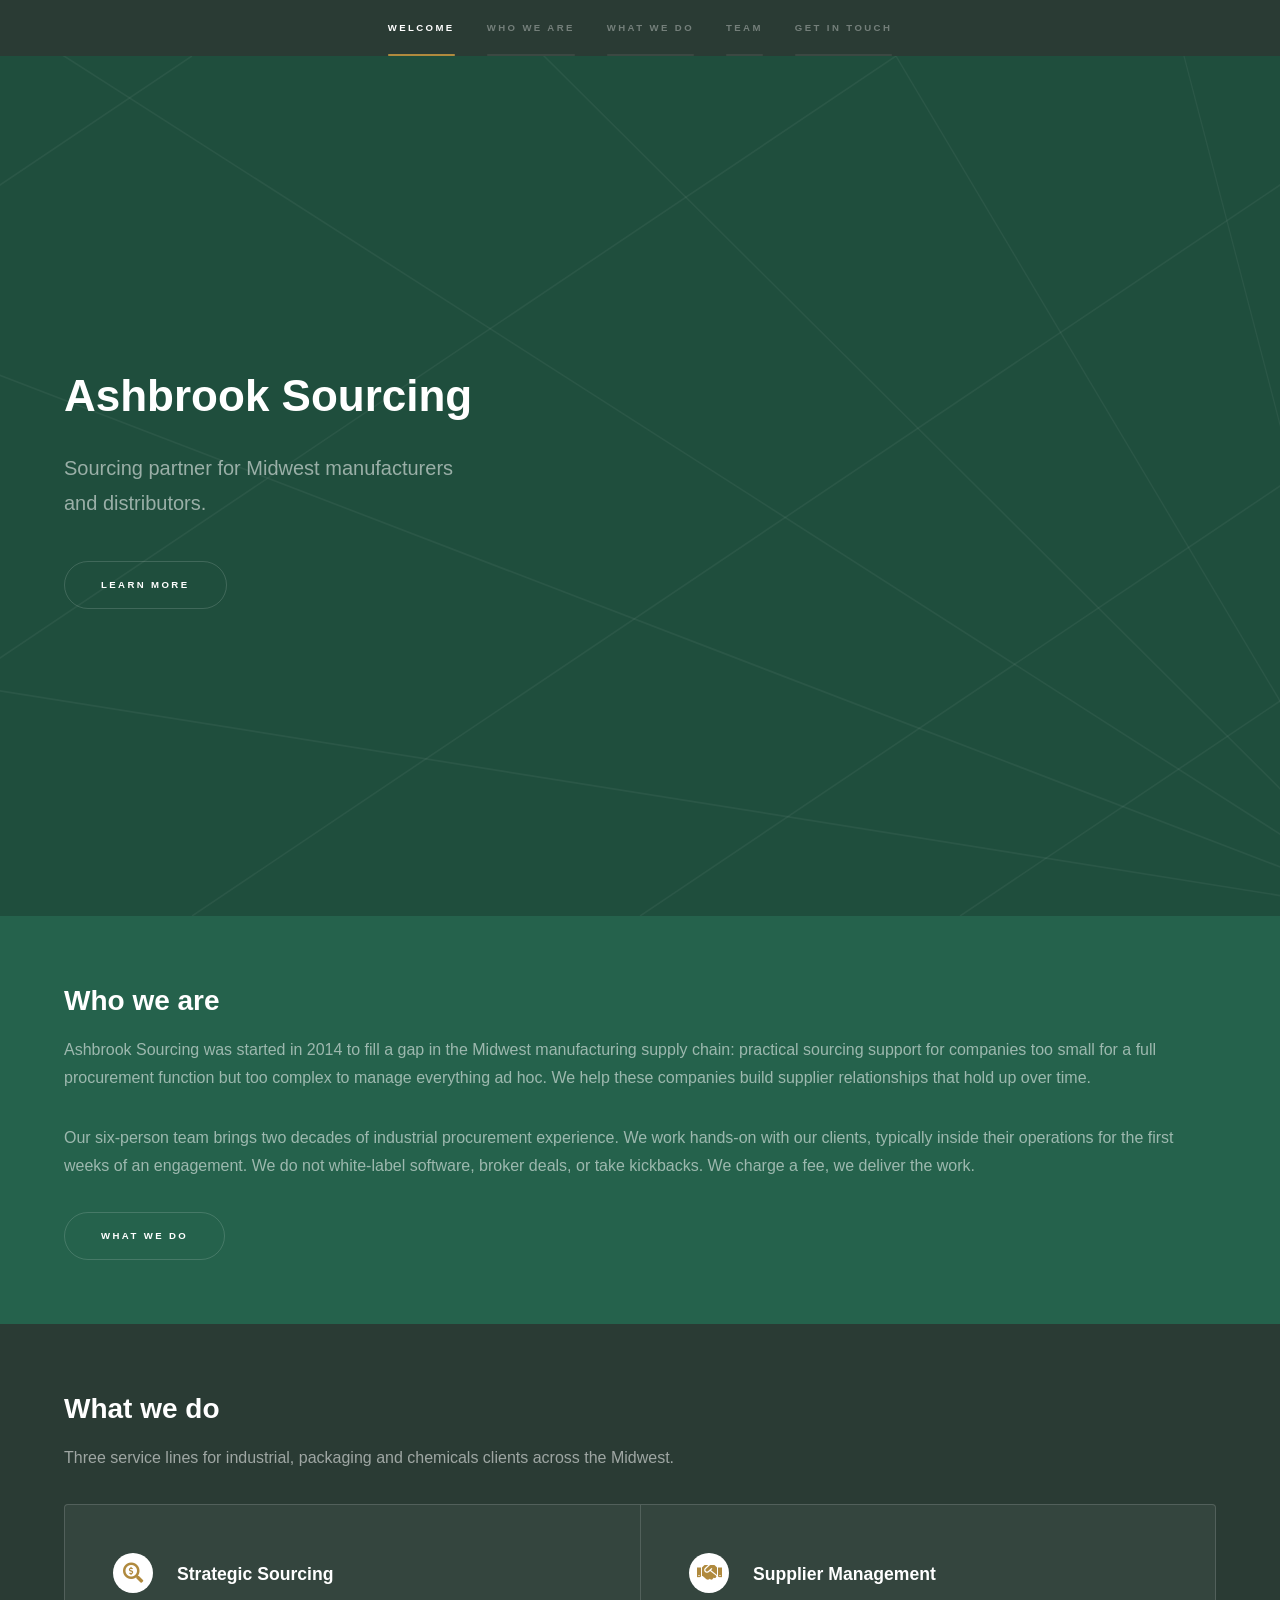
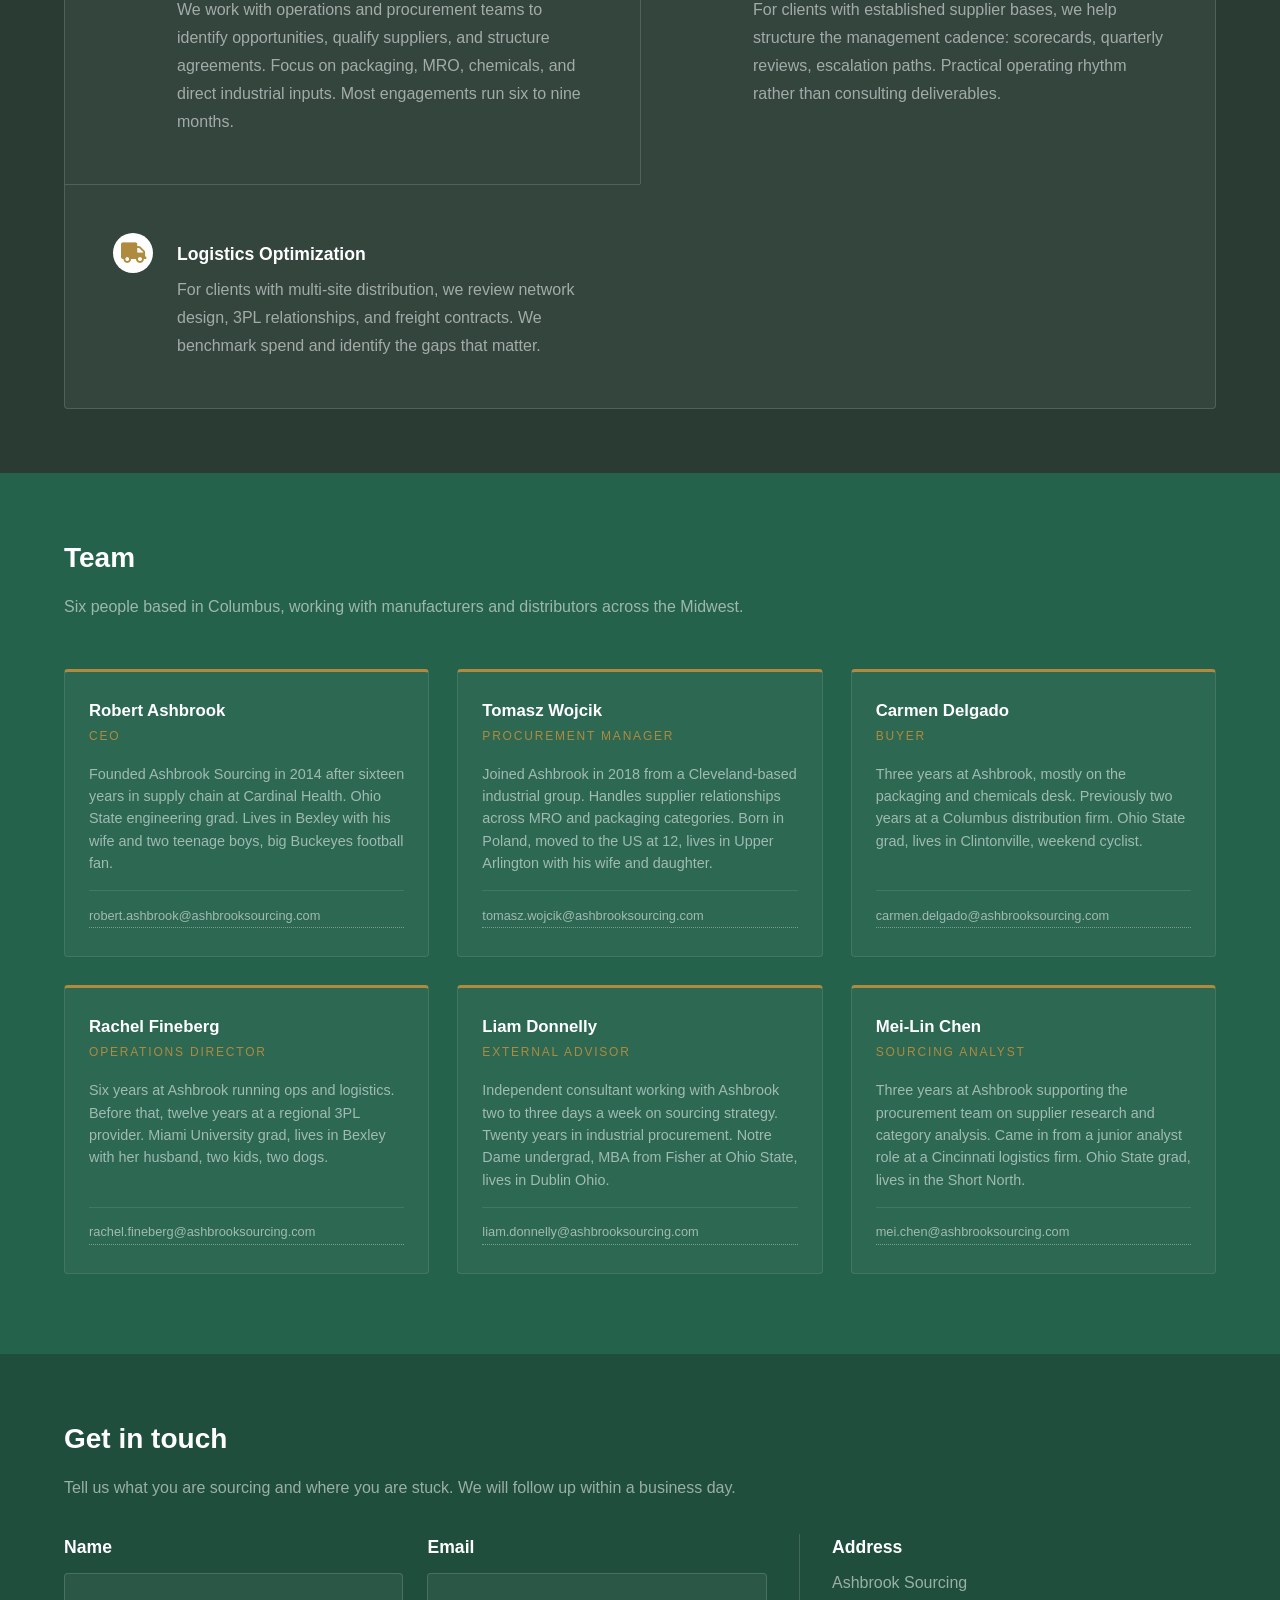
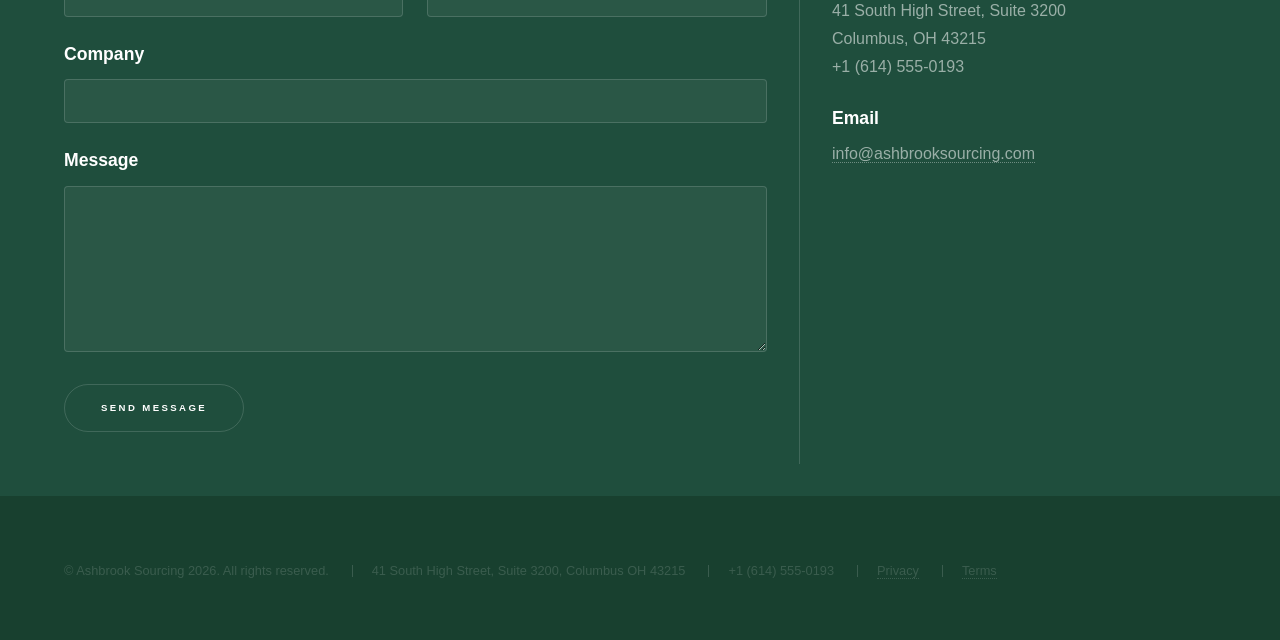
==== commit 060f281f: "Add office address and phone to contact and footer" ====
--- a/index.html
+++ b/index.html
@@ -166,9 +166,11 @@
 								<section>
 									<ul class="contact">
 										<li>
-											<h3>Location</h3>
-											<span>Columbus, Ohio<br />
-											United States</span>
+											<h3>Address</h3>
+											<span>Ashbrook Sourcing<br />
+											41 South High Street, Suite 3200<br />
+											Columbus, OH 43215<br />
+											+1 (614) 555-0193</span>
 										</li>
 										<li>
 											<h3>Email</h3>
@@ -187,7 +189,8 @@
 				<div class="inner">
 					<ul class="menu">
 						<li>&copy; Ashbrook Sourcing 2026. All rights reserved.</li>
-						<li>Columbus, Ohio</li>
+						<li>41 South High Street, Suite 3200, Columbus OH 43215</li>
+						<li>+1 (614) 555-0193</li>
 						<li><a href="privacy.html">Privacy</a></li>
 						<li><a href="terms.html">Terms</a></li>
 					</ul>
